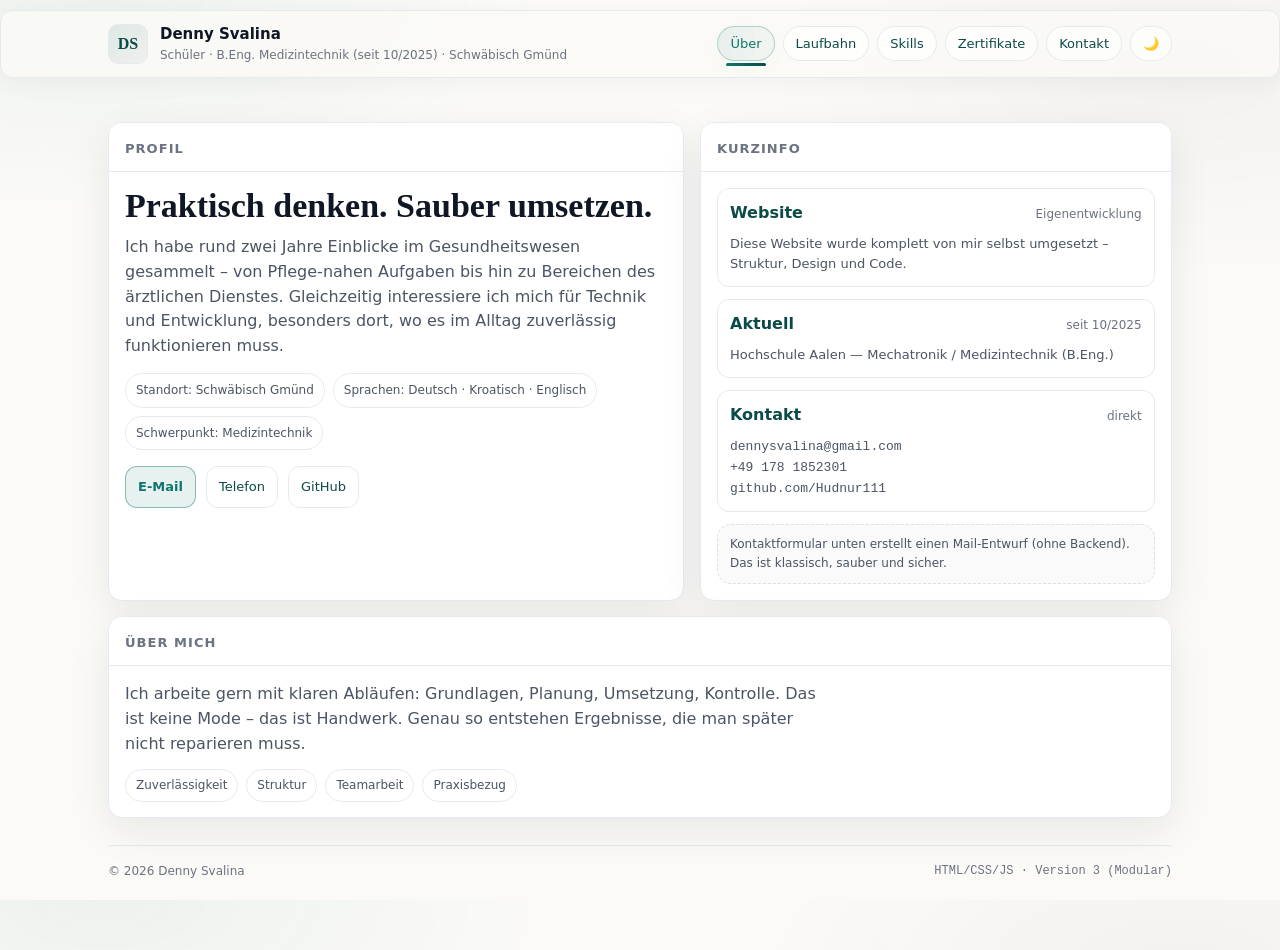
==== index.html @ abbb950a "Änderung Adresse" ====
<!doctype html>
<html lang="de">
<head>
  <link rel="stylesheet" href="styles.css" />
  <script>
    (function () {
      try {
        const stored = localStorage.getItem("theme");
        const prefersDark =
          window.matchMedia && window.matchMedia("(prefers-color-scheme: dark)").matches;
        /* Früh: Theme setzen, bevor Seite vollständig lädt */
        if (stored === "dark") document.documentElement.setAttribute("data-theme", "dark");
        else if (stored === "light") document.documentElement.removeAttribute("data-theme");
        else if (prefersDark) document.documentElement.setAttribute("data-theme", "dark");
      } catch (e) {}
    })();
    /* ===== Ende: Früh-Theme-Detection ===== */
  </script>
</head>
<body>

</head>
<body>
  <!-- ===== HEADER / STICKY NAVIGATION ===== -->
  <!-- Feste Kopfzeile mit Theme-Toggle und Section-Navigation -->
  <header class="masthead">
    <div class="inner">
      <div class="id">
        <div class="mark" aria-hidden="true">DS</div>
        <div>
          <h1>Denny Svalina</h1>
          <p>Schüler · B.Eng. Medizintechnik (seit 10/2025) · Schwäbisch Gmünd</p>
        </div>
      </div>

      <nav class="nav" aria-label="Navigation">
        <button class="tab" data-tab="ueber" aria-selected="true">Über</button>
        <button class="tab" data-tab="laufbahn" aria-selected="false">Laufbahn</button>
        <button class="tab" data-tab="skills" aria-selected="false">Skills</button>
        <button class="tab" data-tab="zertifikate" aria-selected="false">Zertifikate</button>
        <button class="tab" data-tab="kontakt" aria-selected="false">Kontakt</button>
        <button id="themeToggle" class="tab" aria-pressed="false" title="Theme wechseln">🌙</button>
      </nav>
    </div>
  </header>

  <main class="wrap">
    <!-- ===== SECTION 1: INTRO/PROFIL ===== -->
    <!-- Eröffnungsbereich mit Kurzinfo und CTA-Buttons -->
    <div class="grid" aria-label="Intro">
      <section class="card">
        <div class="hd"><h2>Profil</h2></div>
        <div class="bd">
          <h2 class="headline">Praktisch denken. Sauber umsetzen.</h2>
          <p class="lead">
            Ich habe rund zwei Jahre Einblicke im Gesundheitswesen gesammelt – von Pflege-nahen Aufgaben bis hin zu Bereichen des ärztlichen Dienstes.
            Gleichzeitig interessiere ich mich für Technik und Entwicklung, besonders dort, wo es im Alltag zuverlässig funktionieren muss.
          </p>

          <div class="pillrow">
            <span class="pill">Standort: Schwäbisch Gmünd</span>
            <span class="pill">Sprachen: Deutsch · Kroatisch · Englisch</span>
            <span class="pill">Schwerpunkt: Medizintechnik</span>
          </div>

          <div class="cta">
            <a class="btn primary" href="mailto:dennysvalina@gmail.com">E-Mail</a>
            <a class="btn" href="tel:+491781852301">Telefon</a>
            <a class="btn" href="https://github.com/Hudnur111" target="_blank" rel="noreferrer">GitHub</a>
          </div>
        </div>
      </section>

      <aside class="card">
        <div class="hd"><h2>Kurzinfo</h2></div>
        <div class="bd">
          <div class="item">
            <div class="top">
              <div class="role">Website</div>
              <div class="meta">Eigenentwicklung</div>
            </div>
            <p class="desc" style="margin-bottom:0">
              Diese Website wurde komplett von mir selbst umgesetzt – Struktur, Design und Code.
            </p>
          </div>

          <div class="item" style="margin-top:12px">
            <div class="top">
              <div class="role">Aktuell</div>
              <div class="meta">seit 10/2025</div>
            </div>
            <p class="desc" style="margin-bottom:0">
              Hochschule Aalen — Mechatronik / Medizintechnik (B.Eng.)
            </p>
          </div>

          <div class="item" style="margin-top:12px">
            <div class="top">
              <div class="role">Kontakt</div>
              <div class="meta">direkt</div>
            </div>
            <p class="desc" style="margin-bottom:0">
              <span class="mono">dennysvalina@gmail.com</span><br />
              <span class="mono">+49 178 1852301</span><br />
              <span class="mono">github.com/Hudnur111</span>
            </p>
          </div>

          <div class="note" style="margin-top:12px">
            Kontaktformular unten erstellt einen Mail-Entwurf (ohne Backend). Das ist klassisch, sauber und sicher.
          </div>
        </div>
      </aside>
    </div>

    <!-- ===== TAB-SECTIONS: Dynamisch wechselbare Inhalte ===== -->
    <!-- JavaScript steuert .active Klasse - nur aktive Section sichtbar -->
    <section id="ueber" class="section active" aria-label="Über">
      <div class="card">
        <div class="hd"><h2>Über mich</h2></div>
        <div class="bd">
          <p class="lead" style="margin-top:0">
            Ich arbeite gern mit klaren Abläufen: Grundlagen, Planung, Umsetzung, Kontrolle.
            Das ist keine Mode – das ist Handwerk. Genau so entstehen Ergebnisse, die man später nicht reparieren muss.
          </p>
          <div class="tags">
            <span class="tag">Zuverlässigkeit</span>
            <span class="tag">Struktur</span>
            <span class="tag">Teamarbeit</span>
            <span class="tag">Praxisbezug</span>
          </div>
        </div>
      </div>
    </section>

    <section id="laufbahn" class="section" aria-label="Laufbahn">
      <div class="grid">
        <div class="card">
          <div class="hd"><h2>Schulbildung</h2></div>
          <div class="bd">
            <div class="timeline">
              <div class="item">
                <div class="top"><div class="role">Hochschule Aalen</div><div class="meta">10/2025 – heute · Aalen</div></div>
                <p class="desc">Bachelor of Engineering — Mechatronik mit Schwerpunkt Medizintechnik.</p>
              </div>
              <div class="item">
                <div class="top"><div class="role">Agnes von Hohenstaufen Schule</div><div class="meta">09/2024 – 07/2025 · Schwäbisch Gmünd</div></div>
                <p class="desc">BKP II — Fachhochschulreife. Zusatzqualifikation: Staatlich geprüfter Assistent im Gesundheits- und Sozialwesen.</p>
              </div>
              <div class="item">
                <div class="top"><div class="role">Agnes von Hohenstaufen Schule</div><div class="meta">09/2023 – 07/2024 · Schwäbisch Gmünd</div></div>
                <p class="desc">BKP I.</p>
              </div>

            </div>
          </div>
        </div>

        <div class="card">
          <div class="hd"><h2>Erfahrung & Praktika</h2></div>
          <div class="bd">
            <div class="timeline">
              <div class="item">
                <div class="top"><div class="role">Minijob — Kaufland Stiftung & Co. KG</div><div class="meta">10/2025 – heute · Schwäbisch Gmünd</div></div>
                <p class="desc">Minijob (verlässliche Mitarbeit im Tagesgeschäft).</p>
              </div>
              <div class="item">
                <div class="top"><div class="role">Praktikum — Fachinformatiker Systemintegration (ropa GmbH)</div><div class="meta">18/09/2025 – 19/09/2025 · Schwäbisch Gmünd</div></div>
                <p class="desc">Systemintegration, IT-Strukturen, praktische Fehleranalyse.</p>
              </div>
              <div class="item">
                <div class="top"><div class="role">Praktikum — Unfallchirurgie & Orthopädie (Rems-Murr-Klinik)</div><div class="meta">02/2025 – 03/2025 · Schorndorf</div></div>
                <p class="desc">Abläufe im Klinikalltag, Teamarbeit, strukturierte Dokumentation.</p>
              </div>
              <div class="item">
                <div class="top"><div class="role">Praktikum — Interdisziplinäre Notaufnahme (Rems-Murr-Klinik)</div><div class="meta">05/2024 – 06/2024 · Schorndorf</div></div>
                <p class="desc">Schnelle Prozesse, Priorisierung, klare Kommunikation.</p>
              </div>
            </div>
          </div>
        </div>
      </div>
    </section>

    <section id="skills" class="section" aria-label="Skills">
      <div class="grid">
        <div class="card">
          <div class="hd"><h2>Technik</h2></div>
          <div class="bd">
            <div class="skill"><div><b>HTML</b> <span style="color:var(--muted2);font-size:12px">Frontend</span></div><div class="meter" data-fill="85"><span></span></div></div>
            <div class="skill"><div><b>CSS</b> <span style="color:var(--muted2);font-size:12px">Layout/Design</span></div><div class="meter" data-fill="78"><span></span></div></div>
            <div class="skill"><div><b>JavaScript</b> <span style="color:var(--muted2);font-size:12px">Interaktion</span></div><div class="meter" data-fill="70"><span></span></div></div>
            <div class="skill"><div><b>Python</b> <span style="color:var(--muted2);font-size:12px">Backend/Analyse</span></div><div class="meter" data-fill="72"><span></span></div></div>
            <div class="skill"><div><b>NumPy/Pandas/Matplotlib</b> <span style="color:var(--muted2);font-size:12px">Scientific</span></div><div class="meter" data-fill="65"><span></span></div></div>
            <div class="skill"><div><b>MATLAB</b> <span style="color:var(--muted2);font-size:12px">Basics</span></div><div class="meter" data-fill="55"><span></span></div></div>

            <div class="tags">
              <span class="tag">Office 365</span>
              <span class="tag">Grafikdesign</span>
              <span class="tag">3D-Druck (Tinkercad)</span>
              <span class="tag">Netzwerktechnik & VoIP</span>
              <span class="tag">FTTH/FTTC/FTTB/DOCSIS</span>
            </div>
          </div>
        </div>

        <div class="card">
          <div class="hd"><h2>Sprachen & Interessen</h2></div>
          <div class="bd">
            <div class="skill"><div><b>Deutsch</b> <span style="color:var(--muted2);font-size:12px">fließend</span></div><div class="meter" data-fill="95"><span></span></div></div>
            <div class="skill"><div><b>Kroatisch</b> <span style="color:var(--muted2);font-size:12px">fließend</span></div><div class="meter" data-fill="90"><span></span></div></div>
            <div class="skill"><div><b>Englisch</b> <span style="color:var(--muted2);font-size:12px">B2+</span></div><div class="meter" data-fill="80"><span></span></div></div>
            <div class="skill"><div><b>Französisch</b> <span style="color:var(--muted2);font-size:12px">A2+</span></div><div class="meter" data-fill="45"><span></span></div></div>

            <div class="item" style="margin-top:12px">
              <div class="top"><div class="role">Interessen</div><div class="meta">dranbleiben</div></div>
              <p class="desc">Judo · Basketball · Ministrieren · Hackwerk Aalen · Klavier & Keyboard</p>
            </div>
          </div>
        </div>
      </div>
    </section>

    <section id="zertifikate" class="section" aria-label="Zertifikate">
      <!-- ===== SECTION: ZERTIFIKATE & QUALIFIKATIONEN ===== -->
      <div class="card">
        <div class="hd"><h2>Zertifikate</h2></div>
        <div class="bd">
          <div class="timeline">
            <div class="item">
              <div class="top"><div class="role">Staatlich geprüfter Assistent im Gesundheits- und Sozialwesen</div><div class="meta">AVH Schwäbisch Gmünd</div></div>
              <p class="desc">Abschluss/Zertifikat im Rahmen der BKP-Qualifikation.</p>
            </div>
            <div class="item">
              <div class="top"><div class="role">Zertifikatsprüfung Politische Bildung</div><div class="meta">Jugendforum ASR GD</div></div>
              <p class="desc">Grundlagen & Praxis politischer Bildung.</p>
            </div>
            <div class="item">
              <div class="top"><div class="role">Medientechnische Assistenz</div><div class="meta">Adalbert-Stifter Realschule</div></div>
              <p class="desc">Technische Unterstützung & Medienpraxis.</p>
            </div>
            <div class="item">
              <div class="top"><div class="role">EH-Kurs</div><div class="meta">SAN — Agnes von Hohenstaufen Schule</div></div>
              <p class="desc">Erste Hilfe (Schule/Schulsanitätsdienst).</p>
            </div>
            <div class="item">
              <div class="top"><div class="role">Veranstaltung Technischer Assistent</div><div class="meta">Audio-AG ASR</div></div>
              <p class="desc">Technik für Veranstaltungen (Planung, Aufbau, Betrieb).</p>
            </div>
          </div>

          <div class="tags" style="margin-top:14px">
            <span class="tag"><a href="https://github.com/Hudnur111" target="_blank" rel="noreferrer">GitHub: Hudnur111</a></span>
            <span class="tag"><a href="https://hudnur111.github.io/My-Website-.user.html/" target="_blank" rel="noreferrer">Alte Website</a></span>
          </div>
        </div>
      </div>
    </section>

    <section id="kontakt" class="section" aria-label="Kontakt">
      <!-- ===== SECTION: KONTAKT & DIREKTER KONTAKT ===== -->
      <!-- Mail-Formular mit localStorage-Integration & responsivem Layout -->
      <div class="grid">
        <div class="card">
          <div class="hd"><h2>Kontakt</h2></div>
          <div class="bd">
            <div class="timeline">
              <div class="item">
                <div class="top"><div class="role">E-Mail</div><div class="meta">am einfachsten</div></div>
                <p class="desc"><a href="mailto:dennysvalina@gmail.com">dennysvalina@gmail.com</a></p>
              </div>
              <div class="item">
                <div class="top"><div class="role">Telefon</div><div class="meta">direkt</div></div>
                <p class="desc"><a href="tel:+491781852301">+49 178 1852301</a></p>
              </div>
              <div class="item">
                <div class="top"><div class="role">Ort</div><div class="meta">Schwäbisch Gmünd</div></div>
                <p class="desc">73525 Schwäbisch Gmünd</p>
              </div>
            </div>

            <div class="note" style="margin-top:12px">
              Klassisch & sauber: direkte Kontaktdaten + Formular als Mail-Entwurf.
            </div>
          </div>
        </div>

        <div class="card">
          <div class="hd"><h2>Nachricht (Mail-Entwurf)</h2></div>
          <div class="bd">
            <form id="contactForm">
              <div class="row">
                <div>
                  <label for="name">Name</label>
                  <input id="name" name="name" placeholder="Dein Name" autocomplete="name" />
                </div>
                <div>
                  <label for="email">E-Mail</label>
                  <input id="email" name="email" type="email" placeholder="dein@email.de" autocomplete="email" />
                </div>
              </div>
              <div>
                <label for="msg">Nachricht</label>
                <textarea id="msg" name="msg" placeholder="Worum geht’s?"></textarea>
              </div>
              <button class="btn primary" type="submit">Mail-Entwurf öffnen</button>
              <div class="note" id="formNote" style="display:none"></div>
            </form>
          </div>
        </div>
      </div>
    </section>

    <!-- ===== FOOTER: Copyright & Jahr ===== -->
    <!-- Jahr wird von JavaScript automatisch aktualisiert -->
    <footer>
      <div>© <span id="year"></span> Denny Svalina</div>
      <div class="mono">HTML/CSS/JS · Version 3 (Modular)</div>
    </footer>
  </main>

  <script src="script.js"></script>
</body>
</html>
---- styles.css ----
/* ===== RESET STYLES ===== */
/* Normalisierung & einheitliche Basis */
*,
*::before,
*::after {
  margin: 0;
  padding: 0;
  box-sizing: border-box;
}

html,
body {
  height: 100%;
}

body {
  margin: 0;
  padding: 0;
}

h1, h2, h3, h4, h5, h6 {
  margin: 0;
  padding: 0;
}

p {
  margin: 0;
  padding: 0;
}

ul, ol, li {
  list-style: none;
  margin: 0;
  padding: 0;
}

button {
  background: none;
  border: none;
  cursor: pointer;
  font-family: inherit;
  font-size: inherit;
  color: inherit;
}

input,
textarea,
select {
  font-family: inherit;
  font-size: inherit;
  color: inherit;
}

a {
  text-decoration: none;
}

/* ===== CSS-VARIABLEN: Light-Theme (Standard) ===== */
:root {
  --bg: #fbfaf7;
  --paper: #ffffff;
  --surface: #ffffff; /* UI surfaces */
  --muted-bg: #f3f4f6; /* subtle surfaces like meters */
  --card-hd-start: rgba(255, 255, 255, 0.85);
  --card-hd-end: rgba(255, 255, 255, 0.60);
  --muted-note-bg: rgba(17, 24, 39, 0.02);
  --muted-dashed: rgba(17, 24, 39, 0.12);
  --ink: #0f1724;
  --muted: #4b5563;
  --muted2: #6b7280;
  --line: #e6e9ee;
  --accent: #0f766e;
  --accent2: #0b4b47;
  --shadow: 0 14px 40px rgba(17, 24, 39, 0.08);
  --radius: 14px;
  --max: 1100px;
  --serif: ui-serif, Georgia, Cambria, "Times New Roman", Times, serif;
  --sans: Inter, ui-sans-serif, system-ui, -apple-system, "Segoe UI", Roboto,
    "Helvetica Neue", Arial;
  --mono: ui-monospace, SFMono-Regular, Menlo, Monaco, Consolas,
    "Liberation Mono", "Courier New", monospace;
}

/* ===== Header-Oberflächenfarbe ===== */
:root {
  --masthead-bg: rgba(251, 250, 247, 0.78);
}

/* ===== Basis-Styles ===== */
html {
  box-sizing: border-box;
}

body {
  background: radial-gradient(
      800px 380px at 8% 0%,
      rgba(15, 118, 110, 0.06),
      transparent 55%
    ),
    radial-gradient(
      700px 340px at 92% 8%,
      rgba(17, 24, 39, 0.04),
      transparent 60%
    ),
    var(--bg);
  color: var(--ink);
  font-family: var(--sans);
  line-height: 1.55;
  -webkit-font-smoothing: antialiased;
}

/* gentle global transitions */
:root,
* {
  transition-property: background, border-color, color, opacity;
  transition-duration: 0.18s;
}

a {
  color: inherit;
}

.wrap {
  max-width: var(--max);
  margin: 0 auto;
  padding: 28px 18px 70px;
}

/* ===== Header / Navigation ===== */
.masthead {
  position: sticky;
  top: 10px;
  z-index: 40;
  margin: 8px 0 0;
  background: var(--masthead-bg);
  backdrop-filter: blur(8px);
  border: 1px solid var(--line);
  border-radius: 12px;
  box-shadow: 0 6px 22px rgba(17, 24, 39, 0.04);
}

.masthead .inner {
  max-width: var(--max);
  margin: 0 auto;
  padding: 12px 18px;
  display: flex;
  align-items: center;
  justify-content: space-between;
  gap: 14px;
}

.id {
  display: flex;
  gap: 12px;
  align-items: center;
  min-width: 220px;
}

.mark {
  width: 40px;
  height: 40px;
  border-radius: 10px;
  border: 1px solid var(--line);
  display: grid;
  place-items: center;
  font-family: var(--serif);
  font-weight: 700;
  color: var(--accent2);
  background: linear-gradient(
    135deg,
    rgba(15, 118, 110, 0.12),
    rgba(17, 24, 39, 0.04)
  );
}

.id h1 {
  font-size: 15px;
}

.id p {
  font-size: 12px;
  color: var(--muted2);
}

.nav {
  display: flex;
  gap: 8px;
  flex-wrap: wrap;
  justify-content: flex-end;
}

.tab {
  border: 1px solid var(--line);
  background: rgba(255, 255, 255, 0.6);
  padding: 9px 12px;
  border-radius: 999px;
  font-size: 13px;
  color: var(--accent2);
  cursor: pointer;
  position: relative;
}

.tab:hover {
  background: var(--surface);
}

.tab[aria-selected="true"] {
  border-color: rgba(15, 118, 110, 0.28);
  background: linear-gradient(
    90deg,
    rgba(15, 118, 110, 0.08),
    rgba(15, 118, 110, 0.04)
  );
  color: var(--accent);
  box-shadow: 0 6px 18px rgba(15, 118, 110, 0.03);
}

.tab[aria-selected="true"]::after {
  content: "";
  position: absolute;
  left: 14%;
  right: 14%;
  bottom: -6px;
  height: 3px;
  border-radius: 999px;
  background: linear-gradient(90deg, var(--accent), var(--accent2));
}

/* ===== Layout & Grid ===== */
.grid {
  display: grid;
  grid-template-columns: 1.1fr 0.9fr;
  gap: 16px;
  margin-top: 18px;
}

@media (max-width: 900px) {
  .grid {
    grid-template-columns: 1fr;
  }
}

/* Card: Container für Inhaltsblöcke mit Hover-Animation */
.card {
  background: var(--paper);
  border: 1px solid var(--line);
  border-radius: var(--radius);
  box-shadow: var(--shadow);
  overflow: hidden;
  transform: translateZ(0);
  transition: transform 0.28s cubic-bezier(0.2, 0.9, 0.3, 1),
    box-shadow 0.28s;
}

.card:hover {
  transform: translateY(-8px);
  box-shadow: 0 22px 48px rgba(17, 24, 39, 0.08);
}

/* Card Header: Titel und Bereich-Kennzeichnung */
.card .hd {
  padding: 16px 16px 12px;
  border-bottom: 1px solid var(--line);
  background: linear-gradient(180deg, var(--card-hd-start), var(--card-hd-end));
}

.card .hd h2,
.card .hd h3 {
  font-size: 13px;
  letter-spacing: 0.08em;
  text-transform: uppercase;
  color: var(--muted2);
  font-weight: 700;
}

/* Card Body: Haupt-Inhaltsbereich */
.card .bd {
  padding: 16px;
}

/* ===== Typo & Content ===== */
.headline {
  font-family: var(--serif);
  font-size: 34px;
  line-height: 1.08;
  margin-bottom: 10px;
}

.lead {
  color: var(--muted);
  max-width: 70ch;
}

/* Pillen (Tags für Kurz-Info) */
.pillrow {
  display: flex;
  gap: 8px;
  flex-wrap: wrap;
  margin-top: 14px;
}

.pill {
  border: 1px solid var(--line);
  background: var(--surface);
  padding: 7px 10px;
  border-radius: 999px;
  font-size: 12px;
  color: var(--muted);
}

/* Call-to-Action & Buttons */
.cta {
  display: flex;
  gap: 10px;
  flex-wrap: wrap;
  margin-top: 16px;
}

.btn {
  border: 1px solid var(--line);
  background: var(--surface);
  padding: 10px 12px;
  border-radius: 12px;
  text-decoration: none;
  font-size: 13px;
  color: var(--accent2);
  display: inline-flex;
  align-items: center;
  gap: 10px;
}

.btn.primary {
  border-color: rgba(15, 118, 110, 0.45);
  background: rgba(15, 118, 110, 0.1);
  color: var(--accent);
  font-weight: 650;
}

/* ===== Tab-Sections (dynamisch sichtbar/verborgen) ===== */
.section {
  display: none;
  margin-top: 16px;
}

.section.active {
  display: block;
}

/* ===== Timeline & Items (Bildung, Praktika, Zertifikate) ===== */
.timeline {
  display: grid;
  gap: 12px;
}

/* Einzelnes Zeiteintrag-Item */
.item {
  border: 1px solid var(--line);
  border-radius: 12px;
  padding: 12px;
  background: var(--surface);
}

.item .top {
  display: flex;
  justify-content: space-between;
  gap: 10px;
  align-items: baseline;
}

.role {
  font-weight: 700;
  color: var(--accent2);
}

.meta {
  font-size: 12px;
  color: var(--muted2);
}

.desc {
  margin-top: 8px;
  color: var(--muted);
  font-size: 13px;
}

/* ===== Skills & Fertigkeits-Meter ===== */
.skill {
  display: grid;
  grid-template-columns: 150px 1fr;
  gap: 12px;
  align-items: center;
  margin: 12px 0;
}

@media (max-width: 560px) {
  .skill {
    grid-template-columns: 1fr;
  }
}

/* Fortschrittsbalken für Skill-Level */
.meter {
  height: 10px;
  border-radius: 999px;
  background: var(--muted-bg);
  border: 1px solid var(--line);
  overflow: hidden;
}

.meter > span {
  display: block;
  height: 100%;
  width: 0%;
  background: linear-gradient(90deg, var(--accent), var(--accent2));
  border-radius: 999px;
  transition: width 900ms cubic-bezier(0.2, 0.8, 0.2, 1);
}

/* Keyword-Tags */
.tags {
  display: flex;
  flex-wrap: wrap;
  gap: 8px;
  margin-top: 12px;
}

.tag {
  border: 1px solid var(--line);
  background: var(--surface);
  padding: 6px 10px;
  border-radius: 999px;
  font-size: 12px;
  color: var(--muted);
}

/* ===== Kontakt-Formular ===== */
form {
  display: grid;
  gap: 10px;
}

label {
  font-size: 12px;
  color: var(--muted2);
}

input,
textarea {
  width: 100%;
  padding: 10px 12px;
  border-radius: 12px;
  border: 1px solid var(--line);
  background: var(--surface);
  color: var(--ink);
  outline: none;
}

input:focus,
textarea:focus {
  border-color: rgba(15, 118, 110, 0.45);
}

textarea {
  min-height: 120px;
  resize: vertical;
}

.row {
  display: grid;
  grid-template-columns: 1fr 1fr;
  gap: 10px;
}

@media (max-width: 700px) {
  .row {
    grid-template-columns: 1fr;
  }
}

/* Info-Hinweis-Box */
.note {
  border: 1px dashed var(--muted-dashed);
  background: var(--muted-note-bg);
  border-radius: 14px;
  padding: 10px 12px;
  font-size: 12px;
  color: var(--muted);
}

/* ===== Footer ===== */
footer {
  margin-top: 26px;
  border-top: 1px solid var(--line);
  padding-top: 16px;
  color: var(--muted2);
  font-size: 12px;
  display: flex;
  justify-content: space-between;
  flex-wrap: wrap;
  gap: 10px;
}

.mono {
  font-family: var(--mono);
}

/* ===== Dark-Theme Variablen-Overrides ===== */
[data-theme="dark"] {
  --bg: #07121a;
  --paper: #0b1620;
  --surface: #0b1620;
  --muted-bg: rgba(255, 255, 255, 0.03);
  --card-hd-start: rgba(255, 255, 255, 0.03);
  --card-hd-end: rgba(255, 255, 255, 0.015);
  --muted-note-bg: rgba(255, 255, 255, 0.03);
  --muted-dashed: rgba(255, 255, 255, 0.06);
  --masthead-bg: rgba(2, 6, 23, 0.6);
  --ink: #e6eef6;
  --muted: #9fb0bf;
  --muted2: #93a5b3;
  --line: rgba(255, 255, 255, 0.06);
  --accent: #06b6d4; /* brighter cyan */
  --accent2: #0891b2;
  --shadow: 0 18px 48px rgba(2, 6, 23, 0.6);
}

/* ===== Einblend-Animationen (Scroll-Reveal) ===== */
.animate {
  opacity: 0;
  transform: translateY(10px);
  will-change: transform, opacity;
}

.in-view {
  opacity: 1;
  transform: none;
  transition: opacity 0.6s ease, transform 0.6s cubic-bezier(0.2, 0.9, 0.3, 1);
}

/* ===== Barrierefreiheit: Reduzierte Bewegungen respektieren ===== */
/* Für Nutzer mit Bewegungsempfindlichkeit: Kurze/keine Animationen */
@media (prefers-reduced-motion: reduce) {
  .animate,
  .in-view,
  .meter > span,
  .card {
    transition: none !important;
  }
}
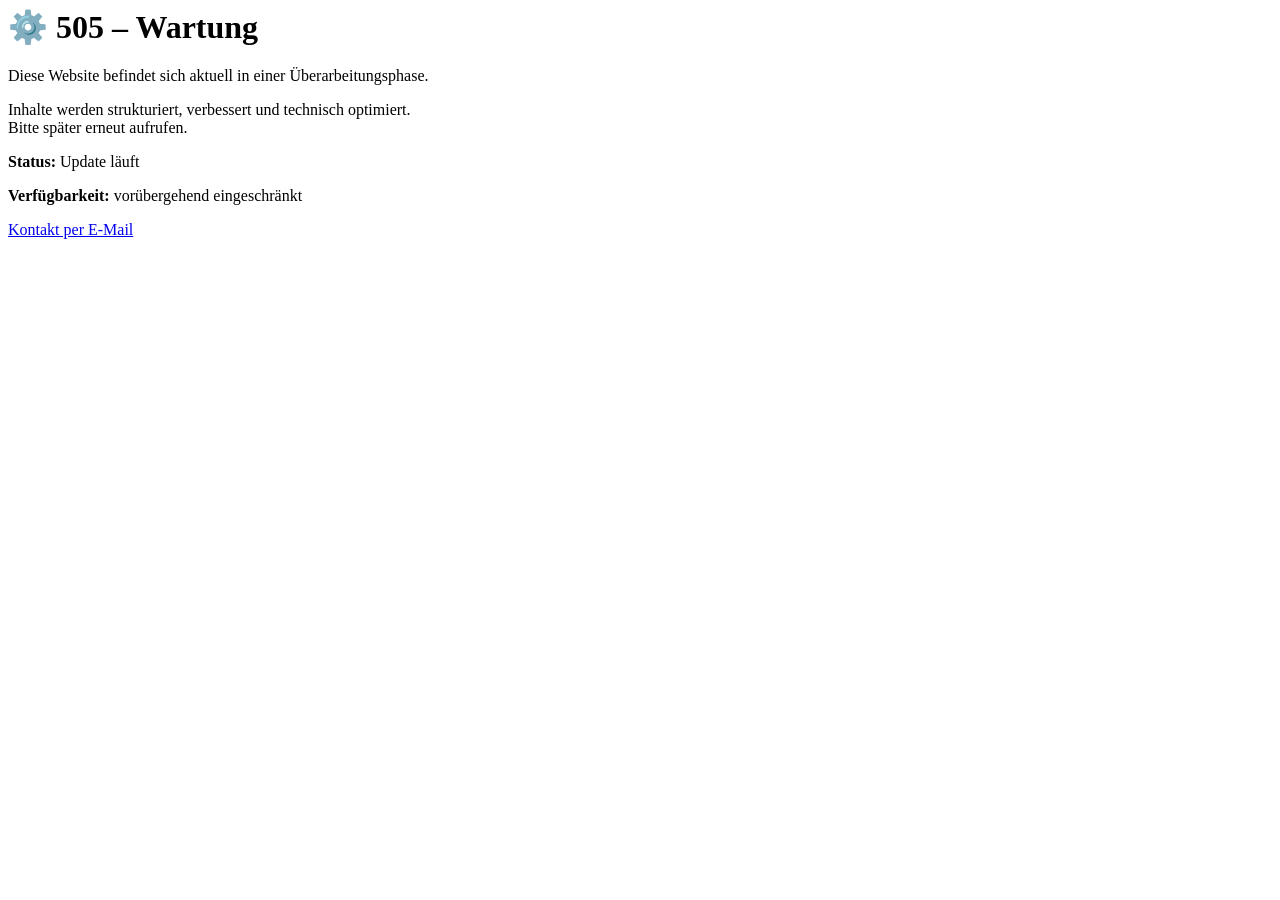
==== commit a744257d: "Implement maintenance mode in index.html Added maintenance message and updated status information." ====
--- a/index.html
+++ b/index.html
@@ -1,325 +1,23 @@
-<!doctype html>
-<html lang="de">
-<head>
-  <link rel="stylesheet" href="styles.css" />
-  <script>
-    (function () {
-      try {
-        const stored = localStorage.getItem("theme");
-        const prefersDark =
-          window.matchMedia && window.matchMedia("(prefers-color-scheme: dark)").matches;
-        /* Früh: Theme setzen, bevor Seite vollständig lädt */
-        if (stored === "dark") document.documentElement.setAttribute("data-theme", "dark");
-        else if (stored === "light") document.documentElement.removeAttribute("data-theme");
-        else if (prefersDark) document.documentElement.setAttribute("data-theme", "dark");
-      } catch (e) {}
-    })();
-    /* ===== Ende: Früh-Theme-Detection ===== */
-  </script>
-</head>
 <body>
+  <div class="maintenance">
+    <div class="box">
+      <h1>⚙️ 505 – Wartung</h1>
+      <p class="main">
+        Diese Website befindet sich aktuell in einer Überarbeitungsphase.
+      </p>
+      <p>
+        Inhalte werden strukturiert, verbessert und technisch optimiert.<br>
+        Bitte später erneut aufrufen.
+      </p>
 
-</head>
-<body>
-  <!-- ===== HEADER / STICKY NAVIGATION ===== -->
-  <!-- Feste Kopfzeile mit Theme-Toggle und Section-Navigation -->
-  <header class="masthead">
-    <div class="inner">
-      <div class="id">
-        <div class="mark" aria-hidden="true">DS</div>
-        <div>
-          <h1>Denny Svalina</h1>
-          <p>Schüler · B.Eng. Medizintechnik (seit 10/2025) · Schwäbisch Gmünd</p>
-        </div>
+      <div class="info">
+        <p><b>Status:</b> Update läuft</p>
+        <p><b>Verfügbarkeit:</b> vorübergehend eingeschränkt</p>
       </div>
 
-      <nav class="nav" aria-label="Navigation">
-        <button class="tab" data-tab="ueber" aria-selected="true">Über</button>
-        <button class="tab" data-tab="laufbahn" aria-selected="false">Laufbahn</button>
-        <button class="tab" data-tab="skills" aria-selected="false">Skills</button>
-        <button class="tab" data-tab="zertifikate" aria-selected="false">Zertifikate</button>
-        <button class="tab" data-tab="kontakt" aria-selected="false">Kontakt</button>
-        <button id="themeToggle" class="tab" aria-pressed="false" title="Theme wechseln">🌙</button>
-      </nav>
+      <div class="contact">
+        <a href="mailto:dennysvalina@gmail.com">Kontakt per E-Mail</a>
+      </div>
     </div>
-  </header>
-
-  <main class="wrap">
-    <!-- ===== SECTION 1: INTRO/PROFIL ===== -->
-    <!-- Eröffnungsbereich mit Kurzinfo und CTA-Buttons -->
-    <div class="grid" aria-label="Intro">
-      <section class="card">
-        <div class="hd"><h2>Profil</h2></div>
-        <div class="bd">
-          <h2 class="headline">Praktisch denken. Sauber umsetzen.</h2>
-          <p class="lead">
-            Ich habe rund zwei Jahre Einblicke im Gesundheitswesen gesammelt – von Pflege-nahen Aufgaben bis hin zu Bereichen des ärztlichen Dienstes.
-            Gleichzeitig interessiere ich mich für Technik und Entwicklung, besonders dort, wo es im Alltag zuverlässig funktionieren muss.
-          </p>
-
-          <div class="pillrow">
-            <span class="pill">Standort: Schwäbisch Gmünd</span>
-            <span class="pill">Sprachen: Deutsch · Kroatisch · Englisch</span>
-            <span class="pill">Schwerpunkt: Medizintechnik</span>
-          </div>
-
-          <div class="cta">
-            <a class="btn primary" href="mailto:dennysvalina@gmail.com">E-Mail</a>
-            <a class="btn" href="tel:+491781852301">Telefon</a>
-            <a class="btn" href="https://github.com/Hudnur111" target="_blank" rel="noreferrer">GitHub</a>
-          </div>
-        </div>
-      </section>
-
-      <aside class="card">
-        <div class="hd"><h2>Kurzinfo</h2></div>
-        <div class="bd">
-          <div class="item">
-            <div class="top">
-              <div class="role">Website</div>
-              <div class="meta">Eigenentwicklung</div>
-            </div>
-            <p class="desc" style="margin-bottom:0">
-              Diese Website wurde komplett von mir selbst umgesetzt – Struktur, Design und Code.
-            </p>
-          </div>
-
-          <div class="item" style="margin-top:12px">
-            <div class="top">
-              <div class="role">Aktuell</div>
-              <div class="meta">seit 10/2025</div>
-            </div>
-            <p class="desc" style="margin-bottom:0">
-              Hochschule Aalen — Mechatronik / Medizintechnik (B.Eng.)
-            </p>
-          </div>
-
-          <div class="item" style="margin-top:12px">
-            <div class="top">
-              <div class="role">Kontakt</div>
-              <div class="meta">direkt</div>
-            </div>
-            <p class="desc" style="margin-bottom:0">
-              <span class="mono">dennysvalina@gmail.com</span><br />
-              <span class="mono">+49 178 1852301</span><br />
-              <span class="mono">github.com/Hudnur111</span>
-            </p>
-          </div>
-
-          <div class="note" style="margin-top:12px">
-            Kontaktformular unten erstellt einen Mail-Entwurf (ohne Backend). Das ist klassisch, sauber und sicher.
-          </div>
-        </div>
-      </aside>
-    </div>
-
-    <!-- ===== TAB-SECTIONS: Dynamisch wechselbare Inhalte ===== -->
-    <!-- JavaScript steuert .active Klasse - nur aktive Section sichtbar -->
-    <section id="ueber" class="section active" aria-label="Über">
-      <div class="card">
-        <div class="hd"><h2>Über mich</h2></div>
-        <div class="bd">
-          <p class="lead" style="margin-top:0">
-            Ich arbeite gern mit klaren Abläufen: Grundlagen, Planung, Umsetzung, Kontrolle.
-            Das ist keine Mode – das ist Handwerk. Genau so entstehen Ergebnisse, die man später nicht reparieren muss.
-          </p>
-          <div class="tags">
-            <span class="tag">Zuverlässigkeit</span>
-            <span class="tag">Struktur</span>
-            <span class="tag">Teamarbeit</span>
-            <span class="tag">Praxisbezug</span>
-          </div>
-        </div>
-      </div>
-    </section>
-
-    <section id="laufbahn" class="section" aria-label="Laufbahn">
-      <div class="grid">
-        <div class="card">
-          <div class="hd"><h2>Schulbildung</h2></div>
-          <div class="bd">
-            <div class="timeline">
-              <div class="item">
-                <div class="top"><div class="role">Hochschule Aalen</div><div class="meta">10/2025 – heute · Aalen</div></div>
-                <p class="desc">Bachelor of Engineering — Mechatronik mit Schwerpunkt Medizintechnik.</p>
-              </div>
-              <div class="item">
-                <div class="top"><div class="role">Agnes von Hohenstaufen Schule</div><div class="meta">09/2024 – 07/2025 · Schwäbisch Gmünd</div></div>
-                <p class="desc">BKP II — Fachhochschulreife. Zusatzqualifikation: Staatlich geprüfter Assistent im Gesundheits- und Sozialwesen.</p>
-              </div>
-              <div class="item">
-                <div class="top"><div class="role">Agnes von Hohenstaufen Schule</div><div class="meta">09/2023 – 07/2024 · Schwäbisch Gmünd</div></div>
-                <p class="desc">BKP I.</p>
-              </div>
-
-            </div>
-          </div>
-        </div>
-
-        <div class="card">
-          <div class="hd"><h2>Erfahrung & Praktika</h2></div>
-          <div class="bd">
-            <div class="timeline">
-              <div class="item">
-                <div class="top"><div class="role">Minijob — Kaufland Stiftung & Co. KG</div><div class="meta">10/2025 – heute · Schwäbisch Gmünd</div></div>
-                <p class="desc">Minijob (verlässliche Mitarbeit im Tagesgeschäft).</p>
-              </div>
-              <div class="item">
-                <div class="top"><div class="role">Praktikum — Fachinformatiker Systemintegration (ropa GmbH)</div><div class="meta">18/09/2025 – 19/09/2025 · Schwäbisch Gmünd</div></div>
-                <p class="desc">Systemintegration, IT-Strukturen, praktische Fehleranalyse.</p>
-              </div>
-              <div class="item">
-                <div class="top"><div class="role">Praktikum — Unfallchirurgie & Orthopädie (Rems-Murr-Klinik)</div><div class="meta">02/2025 – 03/2025 · Schorndorf</div></div>
-                <p class="desc">Abläufe im Klinikalltag, Teamarbeit, strukturierte Dokumentation.</p>
-              </div>
-              <div class="item">
-                <div class="top"><div class="role">Praktikum — Interdisziplinäre Notaufnahme (Rems-Murr-Klinik)</div><div class="meta">05/2024 – 06/2024 · Schorndorf</div></div>
-                <p class="desc">Schnelle Prozesse, Priorisierung, klare Kommunikation.</p>
-              </div>
-            </div>
-          </div>
-        </div>
-      </div>
-    </section>
-
-    <section id="skills" class="section" aria-label="Skills">
-      <div class="grid">
-        <div class="card">
-          <div class="hd"><h2>Technik</h2></div>
-          <div class="bd">
-            <div class="skill"><div><b>HTML</b> <span style="color:var(--muted2);font-size:12px">Frontend</span></div><div class="meter" data-fill="85"><span></span></div></div>
-            <div class="skill"><div><b>CSS</b> <span style="color:var(--muted2);font-size:12px">Layout/Design</span></div><div class="meter" data-fill="78"><span></span></div></div>
-            <div class="skill"><div><b>JavaScript</b> <span style="color:var(--muted2);font-size:12px">Interaktion</span></div><div class="meter" data-fill="70"><span></span></div></div>
-            <div class="skill"><div><b>Python</b> <span style="color:var(--muted2);font-size:12px">Backend/Analyse</span></div><div class="meter" data-fill="72"><span></span></div></div>
-            <div class="skill"><div><b>NumPy/Pandas/Matplotlib</b> <span style="color:var(--muted2);font-size:12px">Scientific</span></div><div class="meter" data-fill="65"><span></span></div></div>
-            <div class="skill"><div><b>MATLAB</b> <span style="color:var(--muted2);font-size:12px">Basics</span></div><div class="meter" data-fill="55"><span></span></div></div>
-
-            <div class="tags">
-              <span class="tag">Office 365</span>
-              <span class="tag">Grafikdesign</span>
-              <span class="tag">3D-Druck (Tinkercad)</span>
-              <span class="tag">Netzwerktechnik & VoIP</span>
-              <span class="tag">FTTH/FTTC/FTTB/DOCSIS</span>
-            </div>
-          </div>
-        </div>
-
-        <div class="card">
-          <div class="hd"><h2>Sprachen & Interessen</h2></div>
-          <div class="bd">
-            <div class="skill"><div><b>Deutsch</b> <span style="color:var(--muted2);font-size:12px">fließend</span></div><div class="meter" data-fill="95"><span></span></div></div>
-            <div class="skill"><div><b>Kroatisch</b> <span style="color:var(--muted2);font-size:12px">fließend</span></div><div class="meter" data-fill="90"><span></span></div></div>
-            <div class="skill"><div><b>Englisch</b> <span style="color:var(--muted2);font-size:12px">B2+</span></div><div class="meter" data-fill="80"><span></span></div></div>
-            <div class="skill"><div><b>Französisch</b> <span style="color:var(--muted2);font-size:12px">A2+</span></div><div class="meter" data-fill="45"><span></span></div></div>
-
-            <div class="item" style="margin-top:12px">
-              <div class="top"><div class="role">Interessen</div><div class="meta">dranbleiben</div></div>
-              <p class="desc">Judo · Basketball · Ministrieren · Hackwerk Aalen · Klavier & Keyboard</p>
-            </div>
-          </div>
-        </div>
-      </div>
-    </section>
-
-    <section id="zertifikate" class="section" aria-label="Zertifikate">
-      <!-- ===== SECTION: ZERTIFIKATE & QUALIFIKATIONEN ===== -->
-      <div class="card">
-        <div class="hd"><h2>Zertifikate</h2></div>
-        <div class="bd">
-          <div class="timeline">
-            <div class="item">
-              <div class="top"><div class="role">Staatlich geprüfter Assistent im Gesundheits- und Sozialwesen</div><div class="meta">AVH Schwäbisch Gmünd</div></div>
-              <p class="desc">Abschluss/Zertifikat im Rahmen der BKP-Qualifikation.</p>
-            </div>
-            <div class="item">
-              <div class="top"><div class="role">Zertifikatsprüfung Politische Bildung</div><div class="meta">Jugendforum ASR GD</div></div>
-              <p class="desc">Grundlagen & Praxis politischer Bildung.</p>
-            </div>
-            <div class="item">
-              <div class="top"><div class="role">Medientechnische Assistenz</div><div class="meta">Adalbert-Stifter Realschule</div></div>
-              <p class="desc">Technische Unterstützung & Medienpraxis.</p>
-            </div>
-            <div class="item">
-              <div class="top"><div class="role">EH-Kurs</div><div class="meta">SAN — Agnes von Hohenstaufen Schule</div></div>
-              <p class="desc">Erste Hilfe (Schule/Schulsanitätsdienst).</p>
-            </div>
-            <div class="item">
-              <div class="top"><div class="role">Veranstaltung Technischer Assistent</div><div class="meta">Audio-AG ASR</div></div>
-              <p class="desc">Technik für Veranstaltungen (Planung, Aufbau, Betrieb).</p>
-            </div>
-          </div>
-
-          <div class="tags" style="margin-top:14px">
-            <span class="tag"><a href="https://github.com/Hudnur111" target="_blank" rel="noreferrer">GitHub: Hudnur111</a></span>
-            <span class="tag"><a href="https://hudnur111.github.io/My-Website-.user.html/" target="_blank" rel="noreferrer">Alte Website</a></span>
-          </div>
-        </div>
-      </div>
-    </section>
-
-    <section id="kontakt" class="section" aria-label="Kontakt">
-      <!-- ===== SECTION: KONTAKT & DIREKTER KONTAKT ===== -->
-      <!-- Mail-Formular mit localStorage-Integration & responsivem Layout -->
-      <div class="grid">
-        <div class="card">
-          <div class="hd"><h2>Kontakt</h2></div>
-          <div class="bd">
-            <div class="timeline">
-              <div class="item">
-                <div class="top"><div class="role">E-Mail</div><div class="meta">am einfachsten</div></div>
-                <p class="desc"><a href="mailto:dennysvalina@gmail.com">dennysvalina@gmail.com</a></p>
-              </div>
-              <div class="item">
-                <div class="top"><div class="role">Telefon</div><div class="meta">direkt</div></div>
-                <p class="desc"><a href="tel:+491781852301">+49 178 1852301</a></p>
-              </div>
-              <div class="item">
-                <div class="top"><div class="role">Ort</div><div class="meta">Schwäbisch Gmünd</div></div>
-                <p class="desc">73525 Schwäbisch Gmünd</p>
-              </div>
-            </div>
-
-            <div class="note" style="margin-top:12px">
-              Klassisch & sauber: direkte Kontaktdaten + Formular als Mail-Entwurf.
-            </div>
-          </div>
-        </div>
-
-        <div class="card">
-          <div class="hd"><h2>Nachricht (Mail-Entwurf)</h2></div>
-          <div class="bd">
-            <form id="contactForm">
-              <div class="row">
-                <div>
-                  <label for="name">Name</label>
-                  <input id="name" name="name" placeholder="Dein Name" autocomplete="name" />
-                </div>
-                <div>
-                  <label for="email">E-Mail</label>
-                  <input id="email" name="email" type="email" placeholder="dein@email.de" autocomplete="email" />
-                </div>
-              </div>
-              <div>
-                <label for="msg">Nachricht</label>
-                <textarea id="msg" name="msg" placeholder="Worum geht’s?"></textarea>
-              </div>
-              <button class="btn primary" type="submit">Mail-Entwurf öffnen</button>
-              <div class="note" id="formNote" style="display:none"></div>
-            </form>
-          </div>
-        </div>
-      </div>
-    </section>
-
-    <!-- ===== FOOTER: Copyright & Jahr ===== -->
-    <!-- Jahr wird von JavaScript automatisch aktualisiert -->
-    <footer>
-      <div>© <span id="year"></span> Denny Svalina</div>
-      <div class="mono">HTML/CSS/JS · Version 3 (Modular)</div>
-    </footer>
-  </main>
-
-  <script src="script.js"></script>
+  </div>
 </body>
-</html>
-
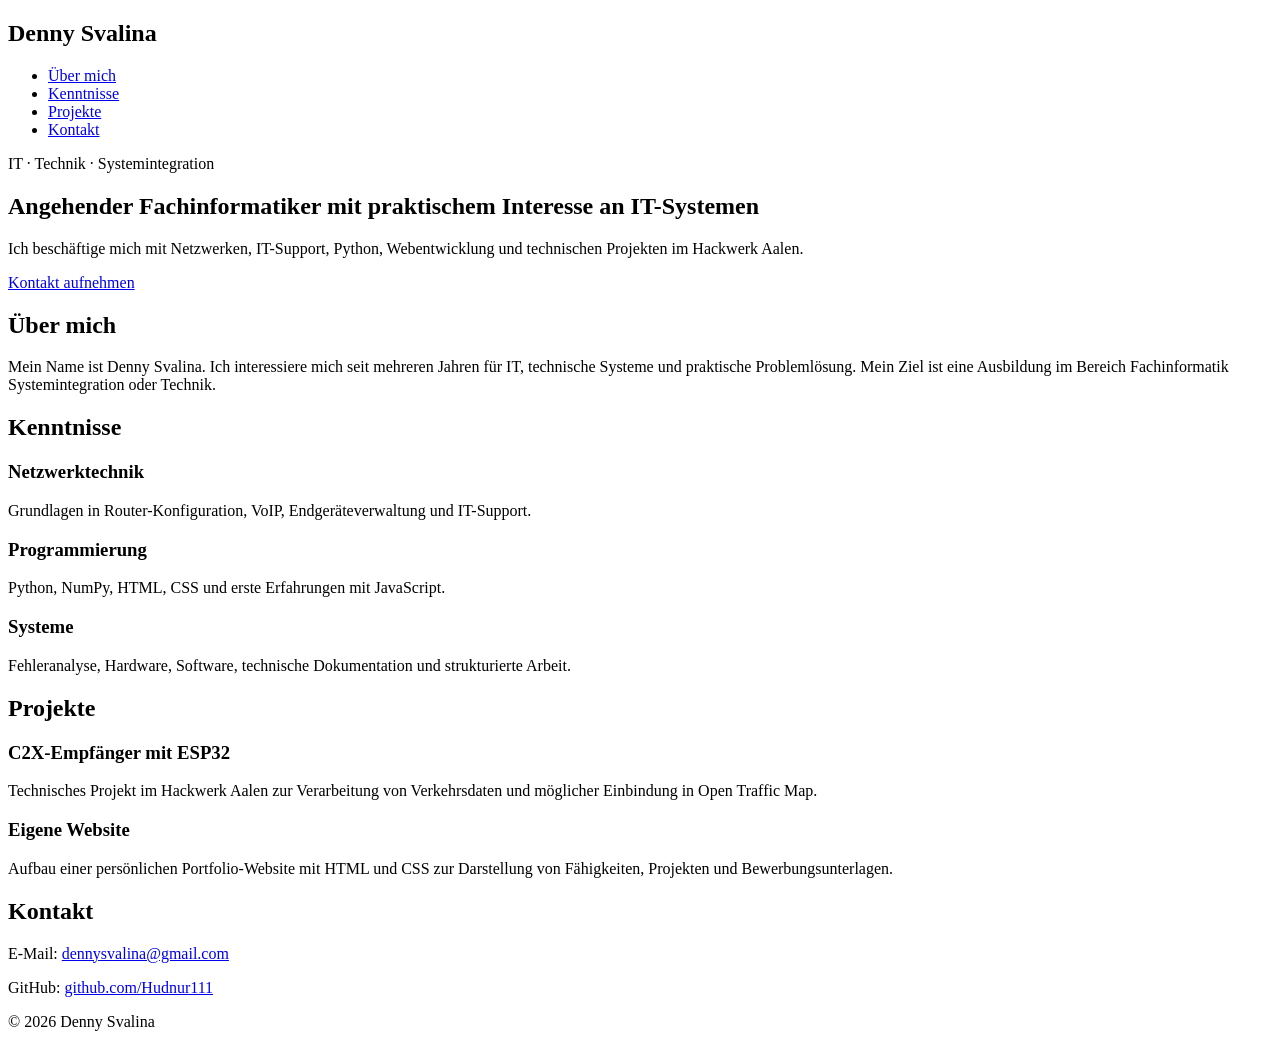
==== commit a7983565: "index.html aktualisieren" ====
--- a/index.html
+++ b/index.html
@@ -1,23 +1,98 @@
+<!DOCTYPE html>
+<html lang="de">
+<head>
+  <meta charset="UTF-8" />
+  <meta name="viewport" content="width=device-width, initial-scale=1.0" />
+  <title>Denny Svalina | Portfolio</title>
+  <link rel="stylesheet" href="style.css" />
+</head>
 <body>
-  <div class="maintenance">
-    <div class="box">
-      <h1>⚙️ 505 – Wartung</h1>
-      <p class="main">
-        Diese Website befindet sich aktuell in einer Überarbeitungsphase.
+
+  <header class="hero">
+    <nav>
+      <h1>Denny Svalina</h1>
+      <ul>
+        <li><a href="#about">Über mich</a></li>
+        <li><a href="#skills">Kenntnisse</a></li>
+        <li><a href="#projects">Projekte</a></li>
+        <li><a href="#contact">Kontakt</a></li>
+      </ul>
+    </nav>
+
+    <div class="hero-content">
+      <p class="tagline">IT · Technik · Systemintegration</p>
+      <h2>Angehender Fachinformatiker mit praktischem Interesse an IT-Systemen</h2>
+      <p>
+        Ich beschäftige mich mit Netzwerken, IT-Support, Python, Webentwicklung
+        und technischen Projekten im Hackwerk Aalen.
       </p>
+      <a href="#contact" class="btn">Kontakt aufnehmen</a>
+    </div>
+  </header>
+
+  <main>
+
+    <section id="about" class="section">
+      <h2>Über mich</h2>
       <p>
-        Inhalte werden strukturiert, verbessert und technisch optimiert.<br>
-        Bitte später erneut aufrufen.
+        Mein Name ist Denny Svalina. Ich interessiere mich seit mehreren Jahren
+        für IT, technische Systeme und praktische Problemlösung. Mein Ziel ist
+        eine Ausbildung im Bereich Fachinformatik Systemintegration oder Technik.
       </p>
+    </section>
 
-      <div class="info">
-        <p><b>Status:</b> Update läuft</p>
-        <p><b>Verfügbarkeit:</b> vorübergehend eingeschränkt</p>
+    <section id="skills" class="section">
+      <h2>Kenntnisse</h2>
+
+      <div class="grid">
+        <div class="card">
+          <h3>Netzwerktechnik</h3>
+          <p>Grundlagen in Router-Konfiguration, VoIP, Endgeräteverwaltung und IT-Support.</p>
+        </div>
+
+        <div class="card">
+          <h3>Programmierung</h3>
+          <p>Python, NumPy, HTML, CSS und erste Erfahrungen mit JavaScript.</p>
+        </div>
+
+        <div class="card">
+          <h3>Systeme</h3>
+          <p>Fehleranalyse, Hardware, Software, technische Dokumentation und strukturierte Arbeit.</p>
+        </div>
+      </div>
+    </section>
+
+    <section id="projects" class="section">
+      <h2>Projekte</h2>
+
+      <div class="project">
+        <h3>C2X-Empfänger mit ESP32</h3>
+        <p>
+          Technisches Projekt im Hackwerk Aalen zur Verarbeitung von Verkehrsdaten
+          und möglicher Einbindung in Open Traffic Map.
+        </p>
       </div>
 
-      <div class="contact">
-        <a href="mailto:dennysvalina@gmail.com">Kontakt per E-Mail</a>
+      <div class="project">
+        <h3>Eigene Website</h3>
+        <p>
+          Aufbau einer persönlichen Portfolio-Website mit HTML und CSS zur Darstellung
+          von Fähigkeiten, Projekten und Bewerbungsunterlagen.
+        </p>
       </div>
-    </div>
-  </div>
+    </section>
+
+    <section id="contact" class="section contact">
+      <h2>Kontakt</h2>
+      <p>E-Mail: <a href="mailto:dennysvalina@gmail.com">dennysvalina@gmail.com</a></p>
+      <p>GitHub: <a href="https://github.com/Hudnur111" target="_blank">github.com/Hudnur111</a></p>
+    </section>
+
+  </main>
+
+  <footer>
+    <p>© 2026 Denny Svalina</p>
+  </footer>
+
 </body>
+</html>
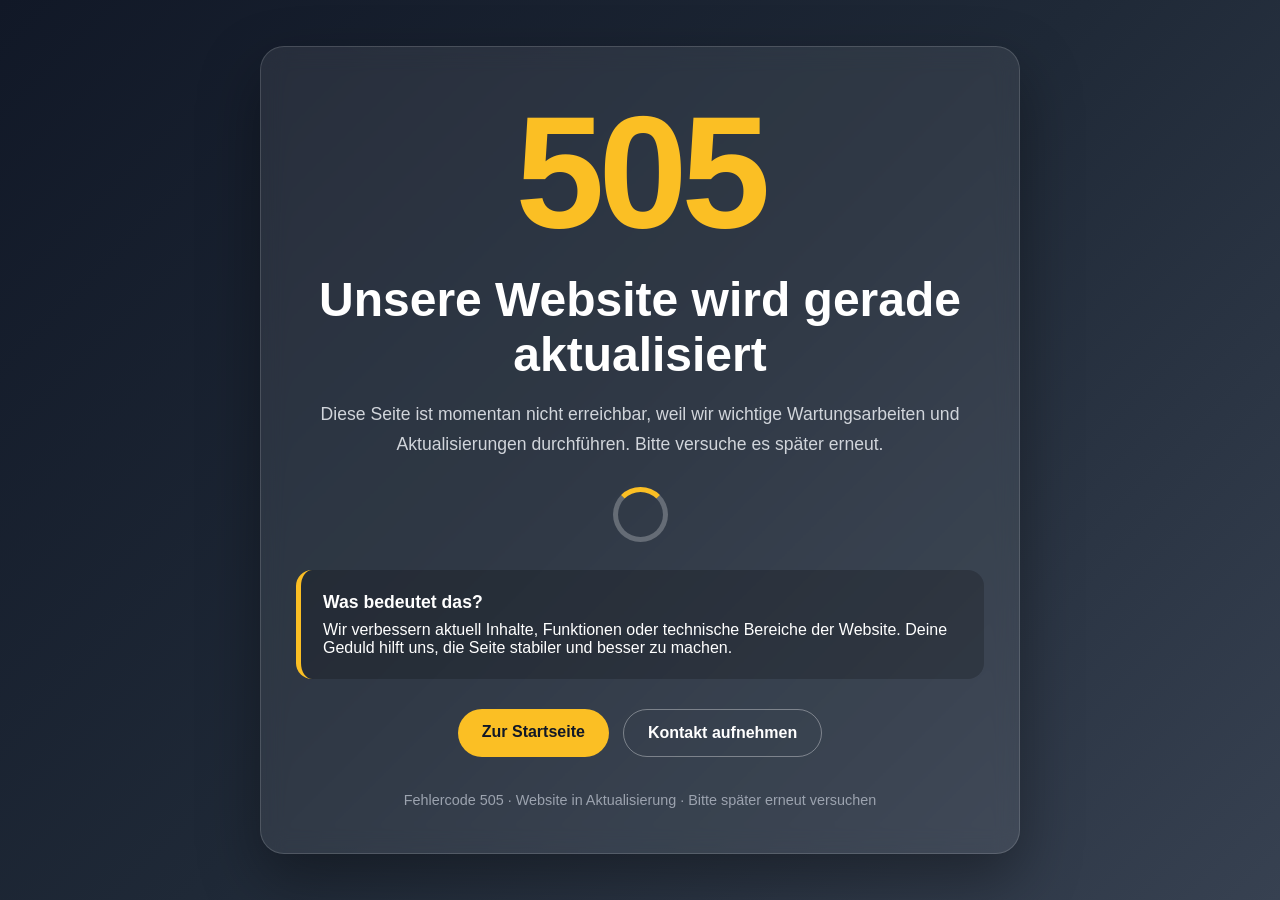
==== commit b4718cbe: "Change to maintenance page with 505 status code Updated the HTML structure to reflect a maintenance " ====
--- a/index.html
+++ b/index.html
@@ -3,96 +3,174 @@
 <head>
   <meta charset="UTF-8" />
   <meta name="viewport" content="width=device-width, initial-scale=1.0" />
-  <title>Denny Svalina | Portfolio</title>
-  <link rel="stylesheet" href="style.css" />
+  <title>505 – Website wird aktualisiert</title>
+  <style>
+    * {
+      margin: 0;
+      padding: 0;
+      box-sizing: border-box;
+    }
+
+    body {
+      min-height: 100vh;
+      font-family: Arial, Helvetica, sans-serif;
+      background: linear-gradient(135deg, #111827, #1f2937, #374151);
+      color: #ffffff;
+      display: flex;
+      align-items: center;
+      justify-content: center;
+      padding: 20px;
+    }
+
+    .container {
+      max-width: 760px;
+      width: 100%;
+      background: rgba(255, 255, 255, 0.08);
+      border: 1px solid rgba(255, 255, 255, 0.15);
+      border-radius: 24px;
+      padding: 45px 35px;
+      text-align: center;
+      box-shadow: 0 25px 60px rgba(0, 0, 0, 0.35);
+      backdrop-filter: blur(12px);
+    }
+
+    .status-code {
+      font-size: clamp(5rem, 16vw, 10rem);
+      font-weight: 900;
+      letter-spacing: -6px;
+      color: #fbbf24;
+      line-height: 1;
+      margin-bottom: 20px;
+    }
+
+    h1 {
+      font-size: clamp(1.8rem, 4vw, 3rem);
+      margin-bottom: 18px;
+    }
+
+    p {
+      font-size: 1.1rem;
+      line-height: 1.7;
+      color: #d1d5db;
+      margin-bottom: 28px;
+    }
+
+    .info-box {
+      background: rgba(0, 0, 0, 0.2);
+      border-radius: 16px;
+      padding: 22px;
+      margin: 28px 0;
+      border-left: 5px solid #fbbf24;
+      text-align: left;
+    }
+
+    .info-box strong {
+      display: block;
+      color: #ffffff;
+      margin-bottom: 8px;
+      font-size: 1.1rem;
+    }
+
+    .loader {
+      width: 55px;
+      height: 55px;
+      border: 5px solid rgba(255, 255, 255, 0.25);
+      border-top: 5px solid #fbbf24;
+      border-radius: 50%;
+      margin: 28px auto;
+      animation: spin 1s linear infinite;
+    }
+
+    @keyframes spin {
+      from {
+        transform: rotate(0deg);
+      }
+      to {
+        transform: rotate(360deg);
+      }
+    }
+
+    .buttons {
+      display: flex;
+      justify-content: center;
+      gap: 14px;
+      flex-wrap: wrap;
+      margin-top: 30px;
+    }
+
+    .btn {
+      display: inline-block;
+      padding: 14px 24px;
+      border-radius: 999px;
+      text-decoration: none;
+      font-weight: bold;
+      transition: 0.25s ease;
+    }
+
+    .btn-primary {
+      background: #fbbf24;
+      color: #111827;
+    }
+
+    .btn-primary:hover {
+      background: #f59e0b;
+      transform: translateY(-2px);
+    }
+
+    .btn-secondary {
+      color: #ffffff;
+      border: 1px solid rgba(255, 255, 255, 0.35);
+    }
+
+    .btn-secondary:hover {
+      background: rgba(255, 255, 255, 0.12);
+      transform: translateY(-2px);
+    }
+
+    footer {
+      margin-top: 35px;
+      font-size: 0.9rem;
+      color: #9ca3af;
+    }
+
+    @media (max-width: 600px) {
+      .container {
+        padding: 35px 24px;
+      }
+
+      .status-code {
+        letter-spacing: -3px;
+      }
+    }
+  </style>
 </head>
 <body>
+  <main class="container">
+    <div class="status-code">505</div>
 
-  <header class="hero">
-    <nav>
-      <h1>Denny Svalina</h1>
-      <ul>
-        <li><a href="#about">Über mich</a></li>
-        <li><a href="#skills">Kenntnisse</a></li>
-        <li><a href="#projects">Projekte</a></li>
-        <li><a href="#contact">Kontakt</a></li>
-      </ul>
-    </nav>
+    <h1>Unsere Website wird gerade aktualisiert</h1>
 
-    <div class="hero-content">
-      <p class="tagline">IT · Technik · Systemintegration</p>
-      <h2>Angehender Fachinformatiker mit praktischem Interesse an IT-Systemen</h2>
-      <p>
-        Ich beschäftige mich mit Netzwerken, IT-Support, Python, Webentwicklung
-        und technischen Projekten im Hackwerk Aalen.
-      </p>
-      <a href="#contact" class="btn">Kontakt aufnehmen</a>
-    </div>
-  </header>
+    <p>
+      Diese Seite ist momentan nicht erreichbar, weil wir wichtige Wartungsarbeiten
+      und Aktualisierungen durchführen. Bitte versuche es später erneut.
+    </p>
 
-  <main>
+    <div class="loader"></div>
 
-    <section id="about" class="section">
-      <h2>Über mich</h2>
-      <p>
-        Mein Name ist Denny Svalina. Ich interessiere mich seit mehreren Jahren
-        für IT, technische Systeme und praktische Problemlösung. Mein Ziel ist
-        eine Ausbildung im Bereich Fachinformatik Systemintegration oder Technik.
-      </p>
+    <section class="info-box">
+      <strong>Was bedeutet das?</strong>
+      Wir verbessern aktuell Inhalte, Funktionen oder technische Bereiche der Website.
+      Deine Geduld hilft uns, die Seite stabiler und besser zu machen.
     </section>
 
-    <section id="skills" class="section">
-      <h2>Kenntnisse</h2>
+    <div class="buttons">
+      <a href="/" class="btn btn-primary">Zur Startseite</a>
+      <a href="mailto:info@example.com" class="btn btn-secondary">Kontakt aufnehmen</a>
+    </div>
 
-      <div class="grid">
-        <div class="card">
-          <h3>Netzwerktechnik</h3>
-          <p>Grundlagen in Router-Konfiguration, VoIP, Endgeräteverwaltung und IT-Support.</p>
-        </div>
-
-        <div class="card">
-          <h3>Programmierung</h3>
-          <p>Python, NumPy, HTML, CSS und erste Erfahrungen mit JavaScript.</p>
-        </div>
-
-        <div class="card">
-          <h3>Systeme</h3>
-          <p>Fehleranalyse, Hardware, Software, technische Dokumentation und strukturierte Arbeit.</p>
-        </div>
-      </div>
-    </section>
-
-    <section id="projects" class="section">
-      <h2>Projekte</h2>
-
-      <div class="project">
-        <h3>C2X-Empfänger mit ESP32</h3>
-        <p>
-          Technisches Projekt im Hackwerk Aalen zur Verarbeitung von Verkehrsdaten
-          und möglicher Einbindung in Open Traffic Map.
-        </p>
-      </div>
-
-      <div class="project">
-        <h3>Eigene Website</h3>
-        <p>
-          Aufbau einer persönlichen Portfolio-Website mit HTML und CSS zur Darstellung
-          von Fähigkeiten, Projekten und Bewerbungsunterlagen.
-        </p>
-      </div>
-    </section>
-
-    <section id="contact" class="section contact">
-      <h2>Kontakt</h2>
-      <p>E-Mail: <a href="mailto:dennysvalina@gmail.com">dennysvalina@gmail.com</a></p>
-      <p>GitHub: <a href="https://github.com/Hudnur111" target="_blank">github.com/Hudnur111</a></p>
-    </section>
-
+    <footer>
+      Fehlercode 505 · Website in Aktualisierung · Bitte später erneut versuchen
+    </footer>
   </main>
-
-  <footer>
-    <p>© 2026 Denny Svalina</p>
-  </footer>
-
 </body>
-</html>+</html>
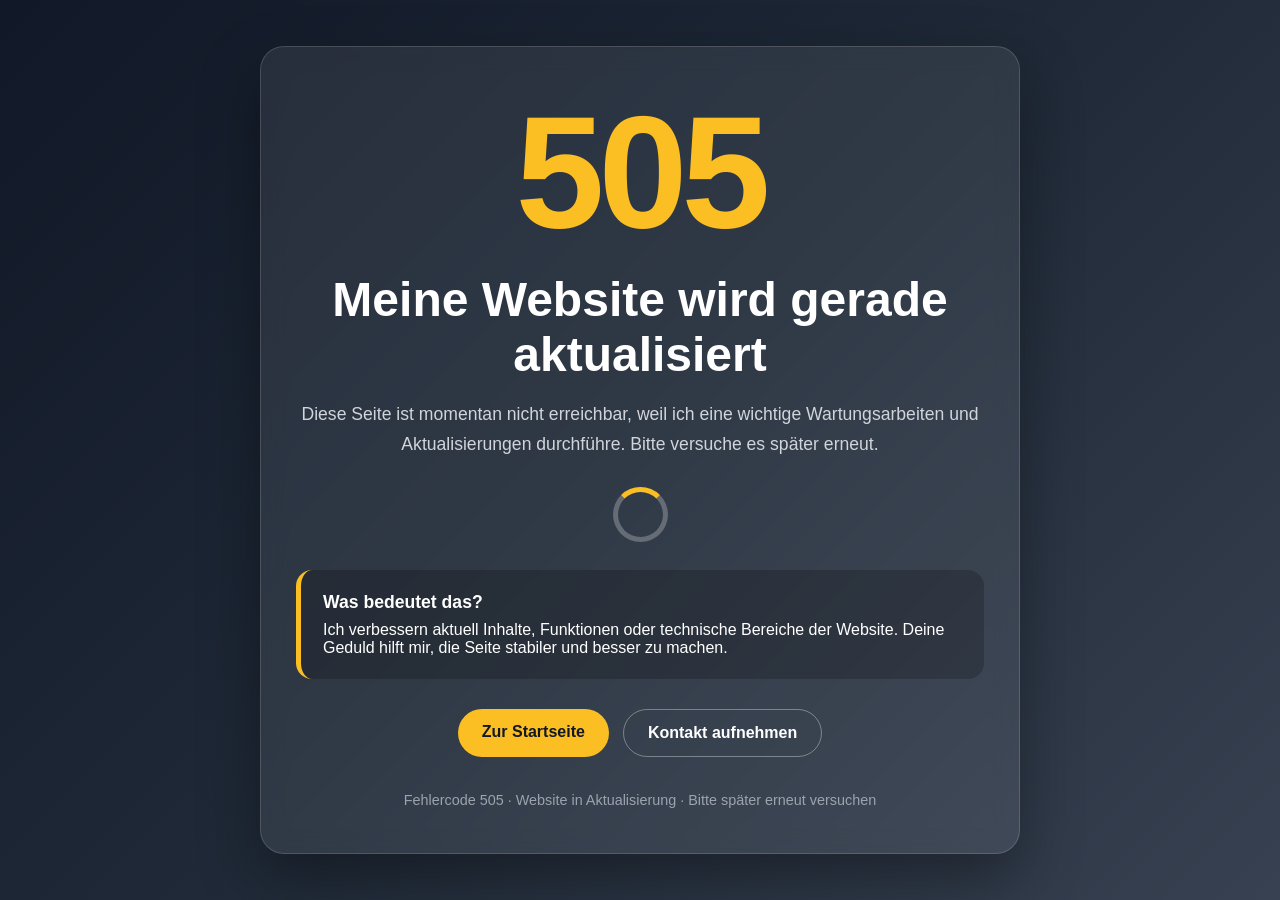
==== commit d2272b0e: "docs: einfügen meiner Mail" ====
--- a/index.html
+++ b/index.html
@@ -148,24 +148,24 @@
   <main class="container">
     <div class="status-code">505</div>
 
-    <h1>Unsere Website wird gerade aktualisiert</h1>
+    <h1>Meine Website wird gerade aktualisiert</h1>
 
     <p>
-      Diese Seite ist momentan nicht erreichbar, weil wir wichtige Wartungsarbeiten
-      und Aktualisierungen durchführen. Bitte versuche es später erneut.
+      Diese Seite ist momentan nicht erreichbar, weil ich eine wichtige Wartungsarbeiten
+      und Aktualisierungen durchführe. Bitte versuche es später erneut.
     </p>
 
     <div class="loader"></div>
 
     <section class="info-box">
       <strong>Was bedeutet das?</strong>
-      Wir verbessern aktuell Inhalte, Funktionen oder technische Bereiche der Website.
-      Deine Geduld hilft uns, die Seite stabiler und besser zu machen.
+      Ich verbessern aktuell Inhalte, Funktionen oder technische Bereiche der Website.
+      Deine Geduld hilft mir, die Seite stabiler und besser zu machen.
     </section>
 
     <div class="buttons">
       <a href="/" class="btn btn-primary">Zur Startseite</a>
-      <a href="mailto:info@example.com" class="btn btn-secondary">Kontakt aufnehmen</a>
+      <a href="denny.svalin2@gmail.com" class="btn btn-secondary">Kontakt aufnehmen</a>
     </div>
 
     <footer>
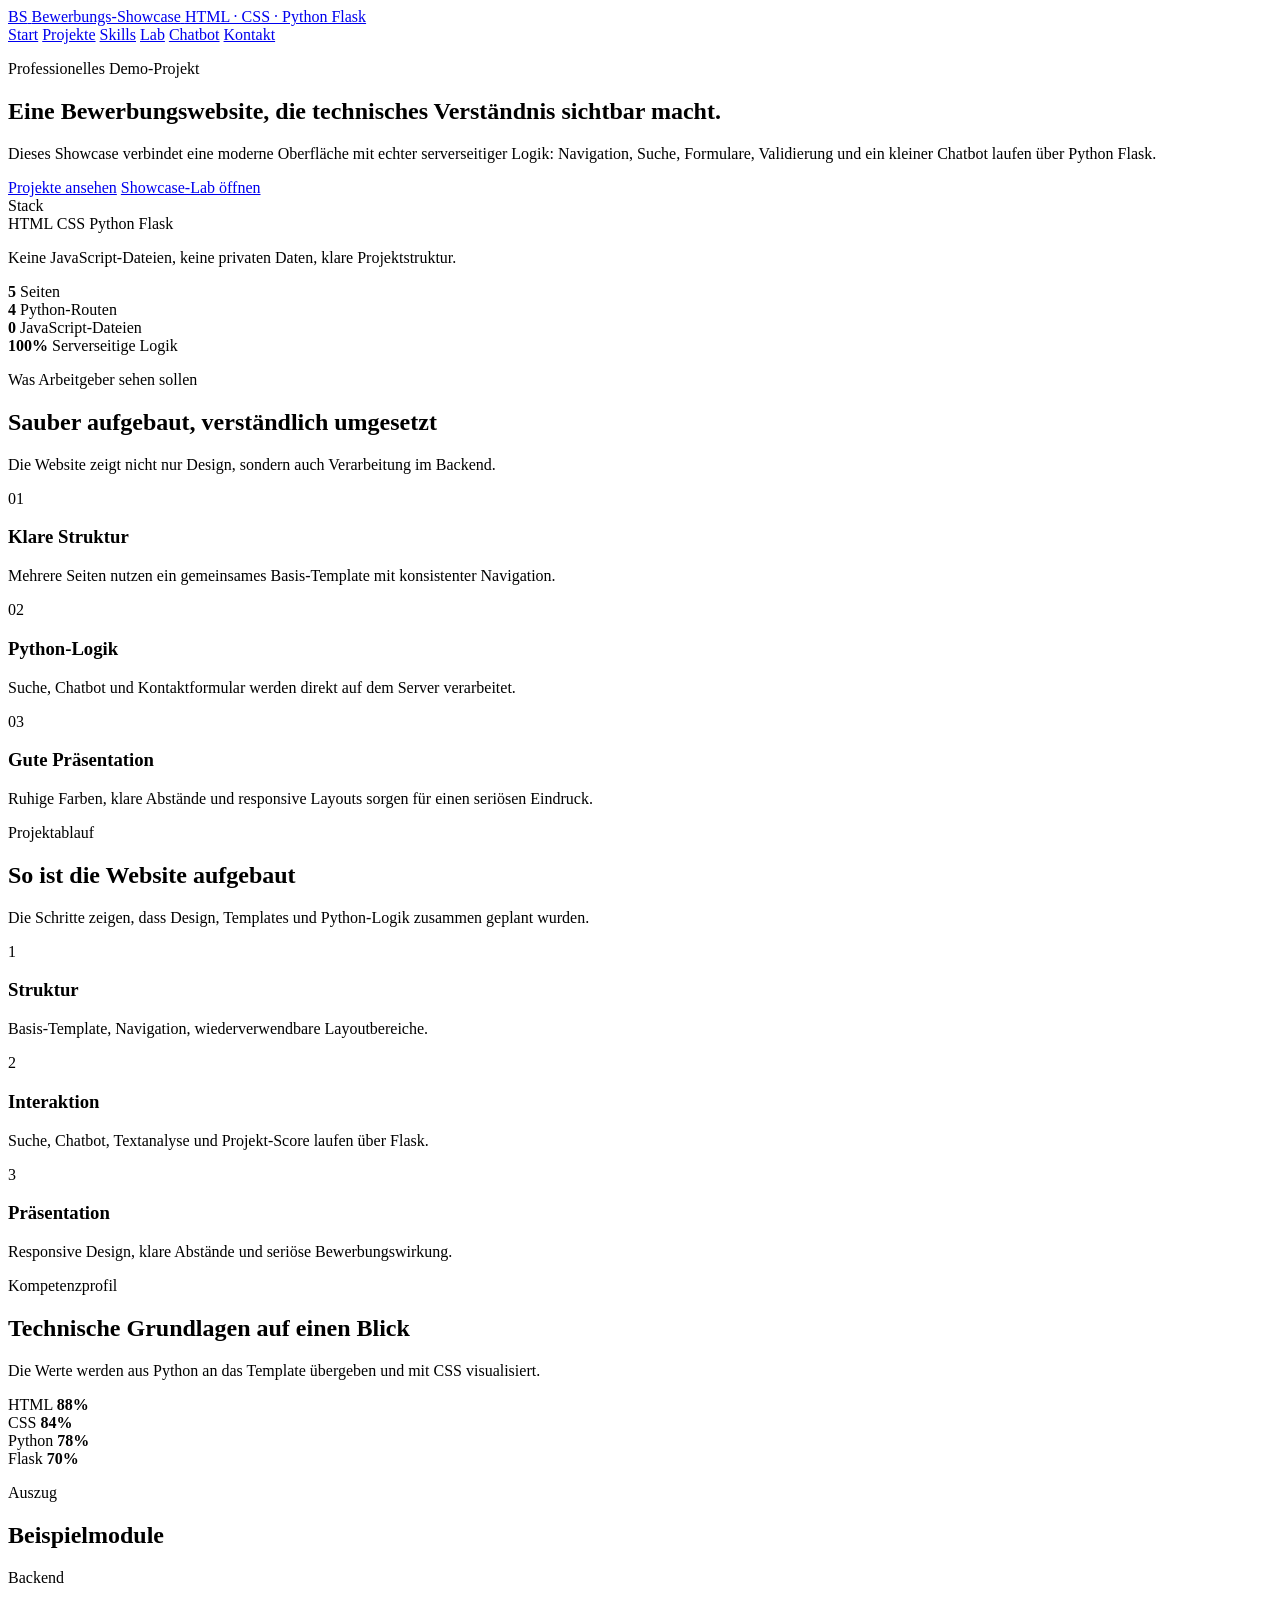
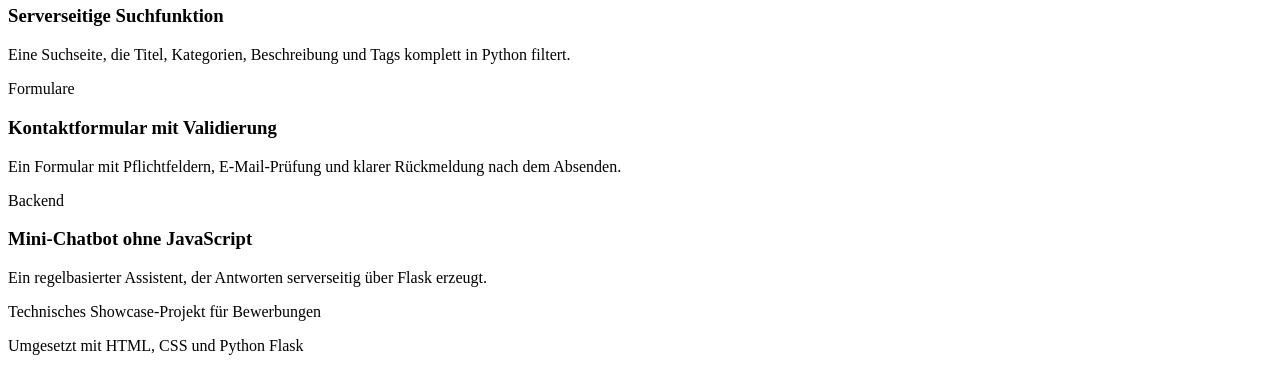
==== commit 2908d320: "Add GitHub Pages static export" ====
--- a/index.html
+++ b/index.html
@@ -1,176 +1,218 @@
 <!DOCTYPE html>
 <html lang="de">
 <head>
-  <meta charset="UTF-8" />
-  <meta name="viewport" content="width=device-width, initial-scale=1.0" />
-  <title>505 – Website wird aktualisiert</title>
-  <style>
-    * {
-      margin: 0;
-      padding: 0;
-      box-sizing: border-box;
-    }
-
-    body {
-      min-height: 100vh;
-      font-family: Arial, Helvetica, sans-serif;
-      background: linear-gradient(135deg, #111827, #1f2937, #374151);
-      color: #ffffff;
-      display: flex;
-      align-items: center;
-      justify-content: center;
-      padding: 20px;
-    }
-
-    .container {
-      max-width: 760px;
-      width: 100%;
-      background: rgba(255, 255, 255, 0.08);
-      border: 1px solid rgba(255, 255, 255, 0.15);
-      border-radius: 24px;
-      padding: 45px 35px;
-      text-align: center;
-      box-shadow: 0 25px 60px rgba(0, 0, 0, 0.35);
-      backdrop-filter: blur(12px);
-    }
-
-    .status-code {
-      font-size: clamp(5rem, 16vw, 10rem);
-      font-weight: 900;
-      letter-spacing: -6px;
-      color: #fbbf24;
-      line-height: 1;
-      margin-bottom: 20px;
-    }
-
-    h1 {
-      font-size: clamp(1.8rem, 4vw, 3rem);
-      margin-bottom: 18px;
-    }
-
-    p {
-      font-size: 1.1rem;
-      line-height: 1.7;
-      color: #d1d5db;
-      margin-bottom: 28px;
-    }
-
-    .info-box {
-      background: rgba(0, 0, 0, 0.2);
-      border-radius: 16px;
-      padding: 22px;
-      margin: 28px 0;
-      border-left: 5px solid #fbbf24;
-      text-align: left;
-    }
-
-    .info-box strong {
-      display: block;
-      color: #ffffff;
-      margin-bottom: 8px;
-      font-size: 1.1rem;
-    }
-
-    .loader {
-      width: 55px;
-      height: 55px;
-      border: 5px solid rgba(255, 255, 255, 0.25);
-      border-top: 5px solid #fbbf24;
-      border-radius: 50%;
-      margin: 28px auto;
-      animation: spin 1s linear infinite;
-    }
-
-    @keyframes spin {
-      from {
-        transform: rotate(0deg);
-      }
-      to {
-        transform: rotate(360deg);
-      }
-    }
-
-    .buttons {
-      display: flex;
-      justify-content: center;
-      gap: 14px;
-      flex-wrap: wrap;
-      margin-top: 30px;
-    }
-
-    .btn {
-      display: inline-block;
-      padding: 14px 24px;
-      border-radius: 999px;
-      text-decoration: none;
-      font-weight: bold;
-      transition: 0.25s ease;
-    }
-
-    .btn-primary {
-      background: #fbbf24;
-      color: #111827;
-    }
-
-    .btn-primary:hover {
-      background: #f59e0b;
-      transform: translateY(-2px);
-    }
-
-    .btn-secondary {
-      color: #ffffff;
-      border: 1px solid rgba(255, 255, 255, 0.35);
-    }
-
-    .btn-secondary:hover {
-      background: rgba(255, 255, 255, 0.12);
-      transform: translateY(-2px);
-    }
-
-    footer {
-      margin-top: 35px;
-      font-size: 0.9rem;
-      color: #9ca3af;
-    }
-
-    @media (max-width: 600px) {
-      .container {
-        padding: 35px 24px;
-      }
-
-      .status-code {
-        letter-spacing: -3px;
-      }
-    }
-  </style>
+    <meta charset="UTF-8">
+    <meta name="viewport" content="width=device-width, initial-scale=1.0">
+    <meta name="description" content="Bewerbungs-Showcase mit HTML, CSS und Python Flask.">
+    <title>Start · Bewerbungs-Showcase</title>
+    <link rel="stylesheet" href="/Website-denny-svalina/static/css/style.css">
 </head>
 <body>
-  <main class="container">
-    <div class="status-code">505</div>
-
-    <h1>Meine Website wird gerade aktualisiert</h1>
-
-    <p>
-      Diese Seite ist momentan nicht erreichbar, weil ich eine wichtige Wartungsarbeiten
-      und Aktualisierungen durchführe. Bitte versuche es später erneut.
-    </p>
-
-    <div class="loader"></div>
-
-    <section class="info-box">
-      <strong>Was bedeutet das?</strong>
-      Ich verbessern aktuell Inhalte, Funktionen oder technische Bereiche der Website.
-      Deine Geduld hilft mir, die Seite stabiler und besser zu machen.
-    </section>
-
-    <div class="buttons">
-      <a href="/" class="btn btn-primary">Zur Startseite</a>
-      <a href="denny.svalin2@gmail.com" class="btn btn-secondary">Kontakt aufnehmen</a>
-    </div>
-
-    <footer>
-      Fehlercode 505 · Website in Aktualisierung · Bitte später erneut versuchen
+    <header class="site-header">
+        <div class="container header-grid">
+            <a class="brand" href="/Website-denny-svalina/" aria-label="Zur Startseite">
+                <span class="brand-mark">BS</span>
+                <span>
+                    <span class="brand-title">Bewerbungs-Showcase</span>
+                    <span class="brand-subtitle">HTML · CSS · Python Flask</span>
+                </span>
+            </a>
+
+            <nav class="nav" aria-label="Hauptnavigation">
+                <a class="active" href="/Website-denny-svalina/">Start</a>
+                <a class="" href="/Website-denny-svalina/projekte">Projekte</a>
+                <a class="" href="/Website-denny-svalina/skills">Skills</a>
+                <a class="" href="/Website-denny-svalina/showcase-lab">Lab</a>
+                <a class="" href="/Website-denny-svalina/chatbot">Chatbot</a>
+                <a class="" href="/Website-denny-svalina/kontakt">Kontakt</a>
+            </nav>
+        </div>
+    </header>
+
+    <main class="main-content">
+        
+<section class="hero">
+    <div class="container hero-grid">
+        <div class="hero-copy">
+            <p class="eyebrow">Professionelles Demo-Projekt</p>
+            <h1>Eine Bewerbungswebsite, die technisches Verständnis sichtbar macht.</h1>
+            <p>
+                Dieses Showcase verbindet eine moderne Oberfläche mit echter serverseitiger Logik:
+                Navigation, Suche, Formulare, Validierung und ein kleiner Chatbot laufen über Python Flask.
+            </p>
+            <div class="button-row">
+                <a class="button" href="/Website-denny-svalina/projekte">Projekte ansehen</a>
+                <a class="button secondary" href="/Website-denny-svalina/showcase-lab">Showcase-Lab öffnen</a>
+            </div>
+        </div>
+
+        <aside class="hero-panel" aria-label="Projektstack">
+            <span class="panel-label">Stack</span>
+            <div class="stack-list">
+                <span>HTML</span>
+                <span>CSS</span>
+                <span>Python</span>
+                <span>Flask</span>
+            </div>
+            <p>Keine JavaScript-Dateien, keine privaten Daten, klare Projektstruktur.</p>
+        </aside>
+    </div>
+</section>
+
+<section class="metric-strip" aria-label="Projektkennzahlen">
+    <div class="container metric-grid">
+        
+        <div class="metric">
+            <strong>5</strong>
+            <span>Seiten</span>
+        </div>
+        
+        <div class="metric">
+            <strong>4</strong>
+            <span>Python-Routen</span>
+        </div>
+        
+        <div class="metric">
+            <strong>0</strong>
+            <span>JavaScript-Dateien</span>
+        </div>
+        
+        <div class="metric">
+            <strong>100%</strong>
+            <span>Serverseitige Logik</span>
+        </div>
+        
+    </div>
+</section>
+
+<section class="section">
+    <div class="container">
+        <div class="section-title">
+            <p class="eyebrow">Was Arbeitgeber sehen sollen</p>
+            <h2>Sauber aufgebaut, verständlich umgesetzt</h2>
+            <p>Die Website zeigt nicht nur Design, sondern auch Verarbeitung im Backend.</p>
+        </div>
+
+        <div class="feature-grid">
+            <article class="card">
+                <span class="icon-box">01</span>
+                <h3>Klare Struktur</h3>
+                <p>Mehrere Seiten nutzen ein gemeinsames Basis-Template mit konsistenter Navigation.</p>
+            </article>
+            <article class="card">
+                <span class="icon-box">02</span>
+                <h3>Python-Logik</h3>
+                <p>Suche, Chatbot und Kontaktformular werden direkt auf dem Server verarbeitet.</p>
+            </article>
+            <article class="card">
+                <span class="icon-box">03</span>
+                <h3>Gute Präsentation</h3>
+                <p>Ruhige Farben, klare Abstände und responsive Layouts sorgen für einen seriösen Eindruck.</p>
+            </article>
+        </div>
+    </div>
+</section>
+
+<section class="section">
+    <div class="container timeline-layout">
+        <div class="section-title">
+            <p class="eyebrow">Projektablauf</p>
+            <h2>So ist die Website aufgebaut</h2>
+            <p>Die Schritte zeigen, dass Design, Templates und Python-Logik zusammen geplant wurden.</p>
+        </div>
+
+        <div class="timeline">
+            <article>
+                <span>1</span>
+                <h3>Struktur</h3>
+                <p>Basis-Template, Navigation, wiederverwendbare Layoutbereiche.</p>
+            </article>
+            <article>
+                <span>2</span>
+                <h3>Interaktion</h3>
+                <p>Suche, Chatbot, Textanalyse und Projekt-Score laufen über Flask.</p>
+            </article>
+            <article>
+                <span>3</span>
+                <h3>Präsentation</h3>
+                <p>Responsive Design, klare Abstände und seriöse Bewerbungswirkung.</p>
+            </article>
+        </div>
+    </div>
+</section>
+
+<section class="section muted-band">
+    <div class="container split-layout">
+        <div class="section-title">
+            <p class="eyebrow">Kompetenzprofil</p>
+            <h2>Technische Grundlagen auf einen Blick</h2>
+            <p>Die Werte werden aus Python an das Template übergeben und mit CSS visualisiert.</p>
+        </div>
+
+        <div class="compact-skills">
+            
+            <div class="compact-skill">
+                <span>HTML</span>
+                <strong>88%</strong>
+            </div>
+            
+            <div class="compact-skill">
+                <span>CSS</span>
+                <strong>84%</strong>
+            </div>
+            
+            <div class="compact-skill">
+                <span>Python</span>
+                <strong>78%</strong>
+            </div>
+            
+            <div class="compact-skill">
+                <span>Flask</span>
+                <strong>70%</strong>
+            </div>
+            
+        </div>
+    </div>
+</section>
+
+<section class="section">
+    <div class="container">
+        <div class="section-title">
+            <p class="eyebrow">Auszug</p>
+            <h2>Beispielmodule</h2>
+        </div>
+
+        <div class="project-grid">
+            
+            <article class="card project-card">
+                <span class="badge">Backend</span>
+                <h3>Serverseitige Suchfunktion</h3>
+                <p>Eine Suchseite, die Titel, Kategorien, Beschreibung und Tags komplett in Python filtert.</p>
+            </article>
+            
+            <article class="card project-card">
+                <span class="badge">Formulare</span>
+                <h3>Kontaktformular mit Validierung</h3>
+                <p>Ein Formular mit Pflichtfeldern, E-Mail-Prüfung und klarer Rückmeldung nach dem Absenden.</p>
+            </article>
+            
+            <article class="card project-card">
+                <span class="badge">Backend</span>
+                <h3>Mini-Chatbot ohne JavaScript</h3>
+                <p>Ein regelbasierter Assistent, der Antworten serverseitig über Flask erzeugt.</p>
+            </article>
+            
+        </div>
+    </div>
+</section>
+
+    </main>
+
+    <footer class="site-footer">
+        <div class="container footer-grid">
+            <p>Technisches Showcase-Projekt für Bewerbungen</p>
+            <p>Umgesetzt mit HTML, CSS und Python Flask</p>
+        </div>
     </footer>
-  </main>
 </body>
-</html>
+</html>
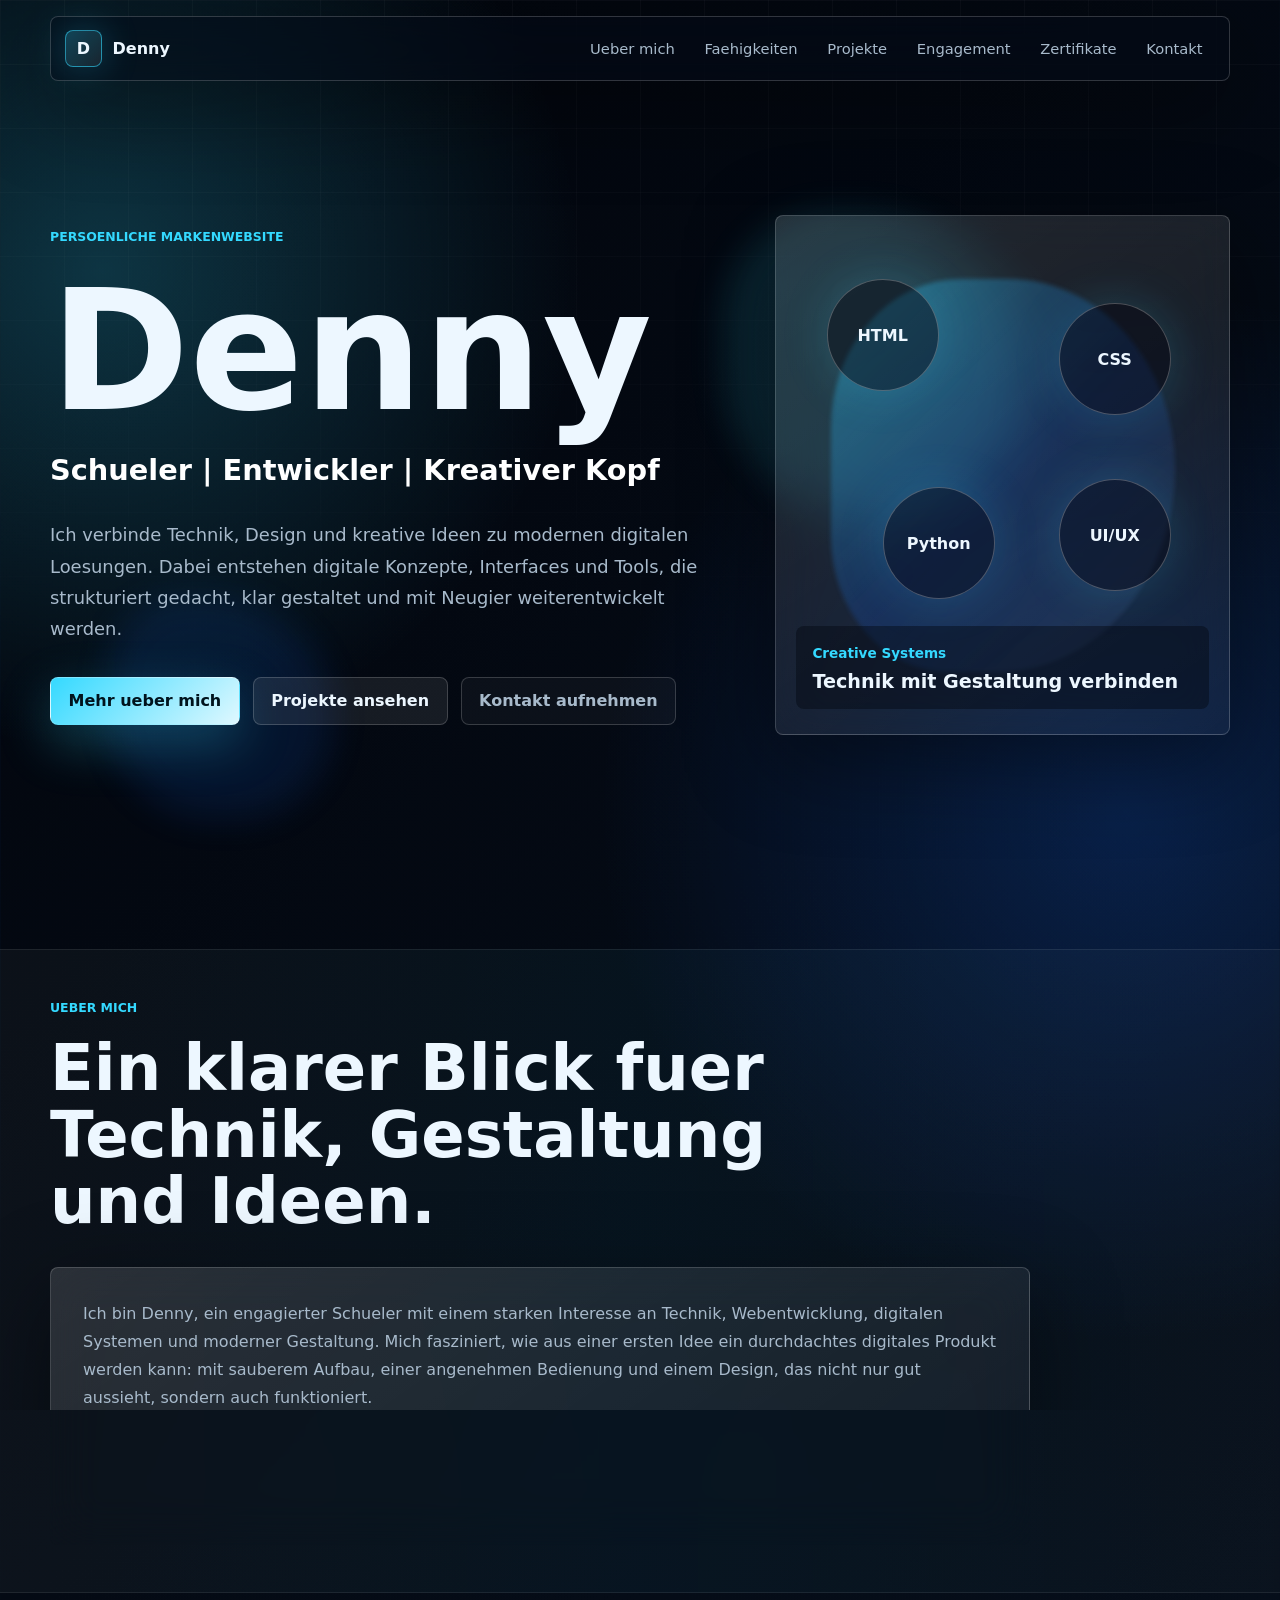
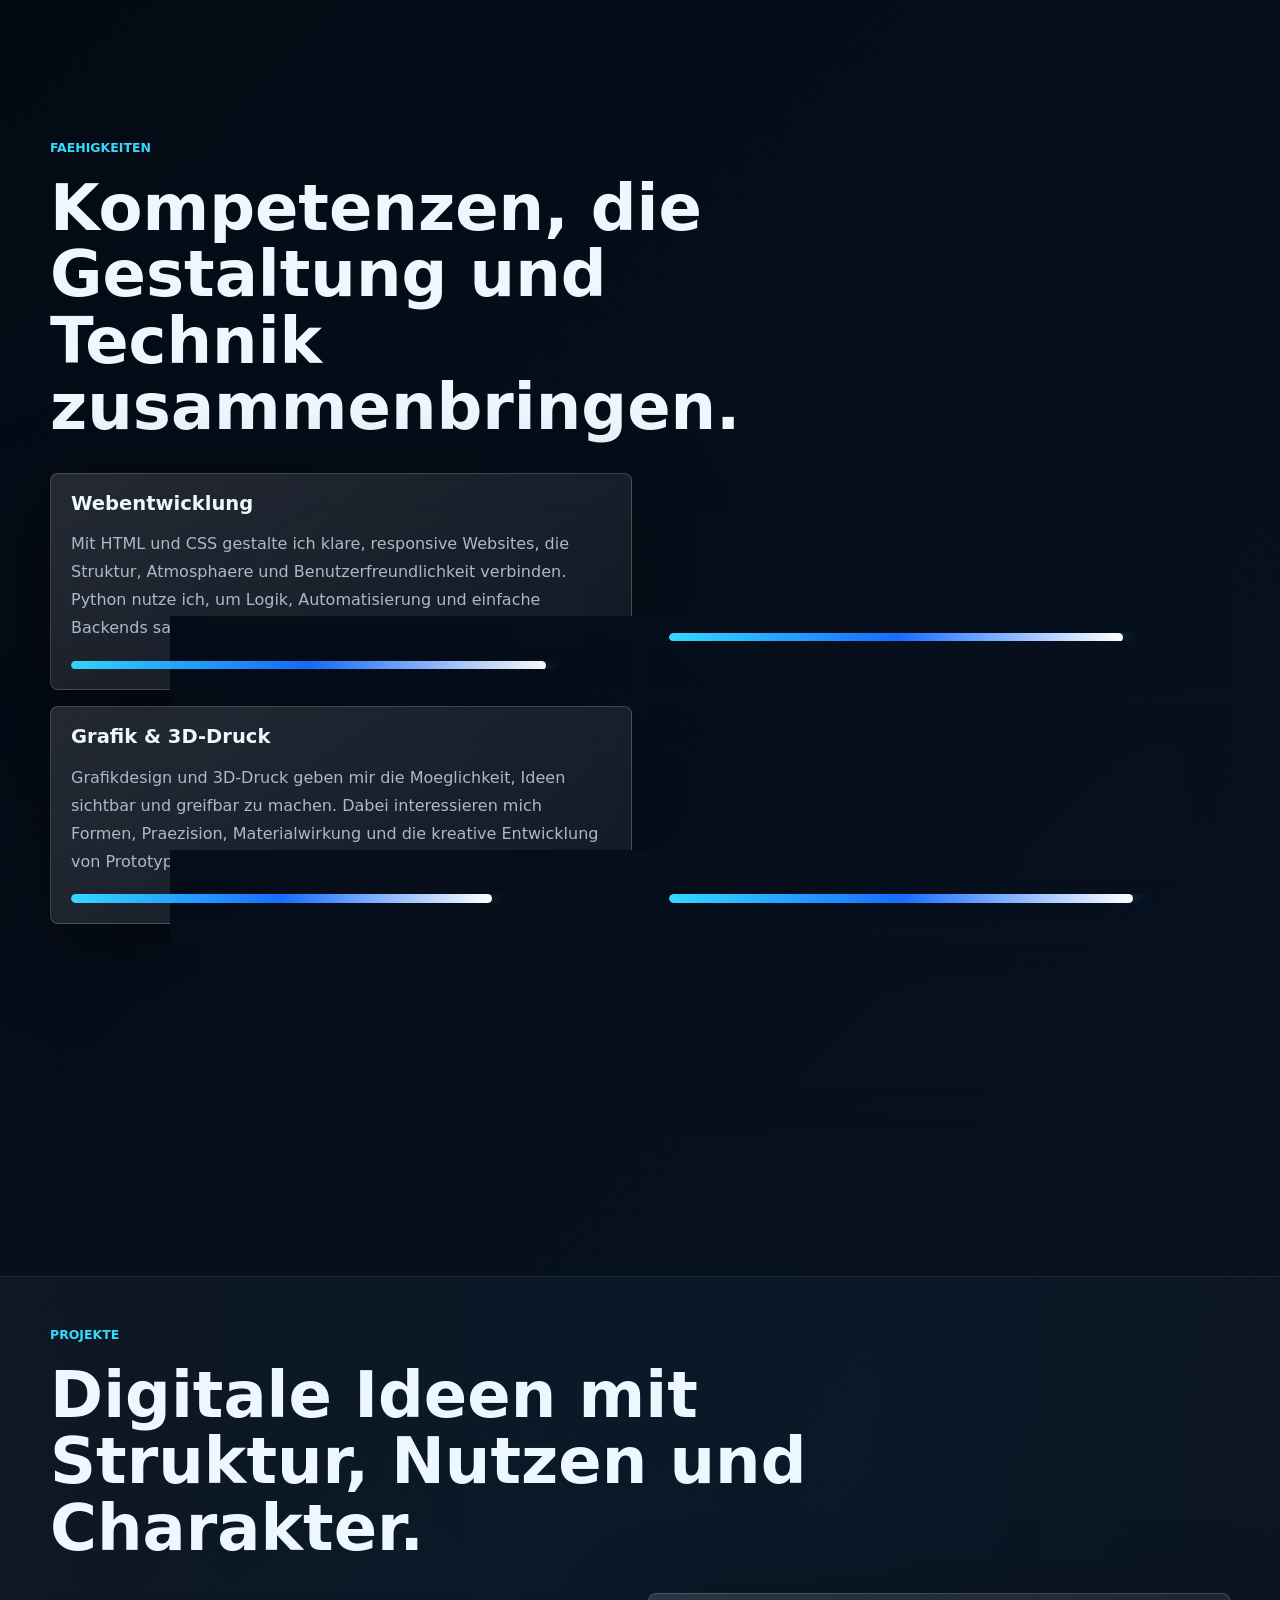
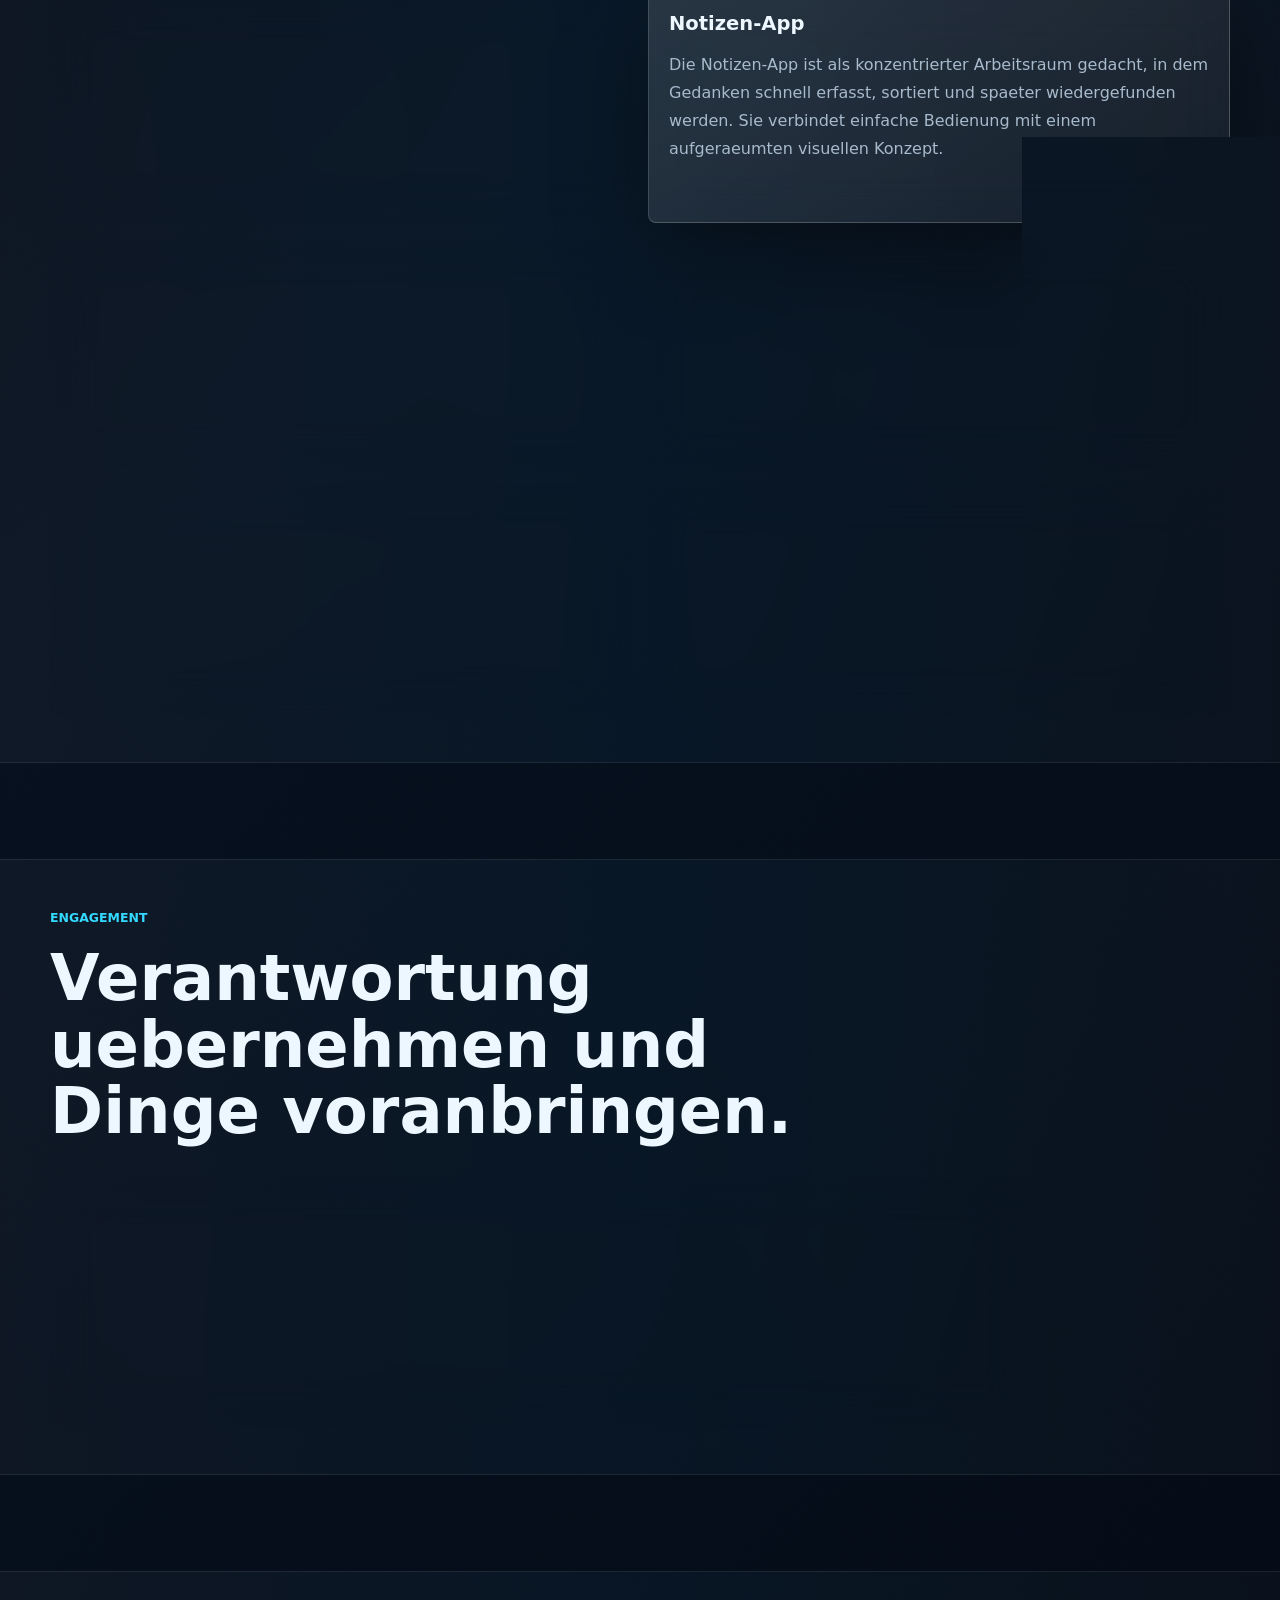
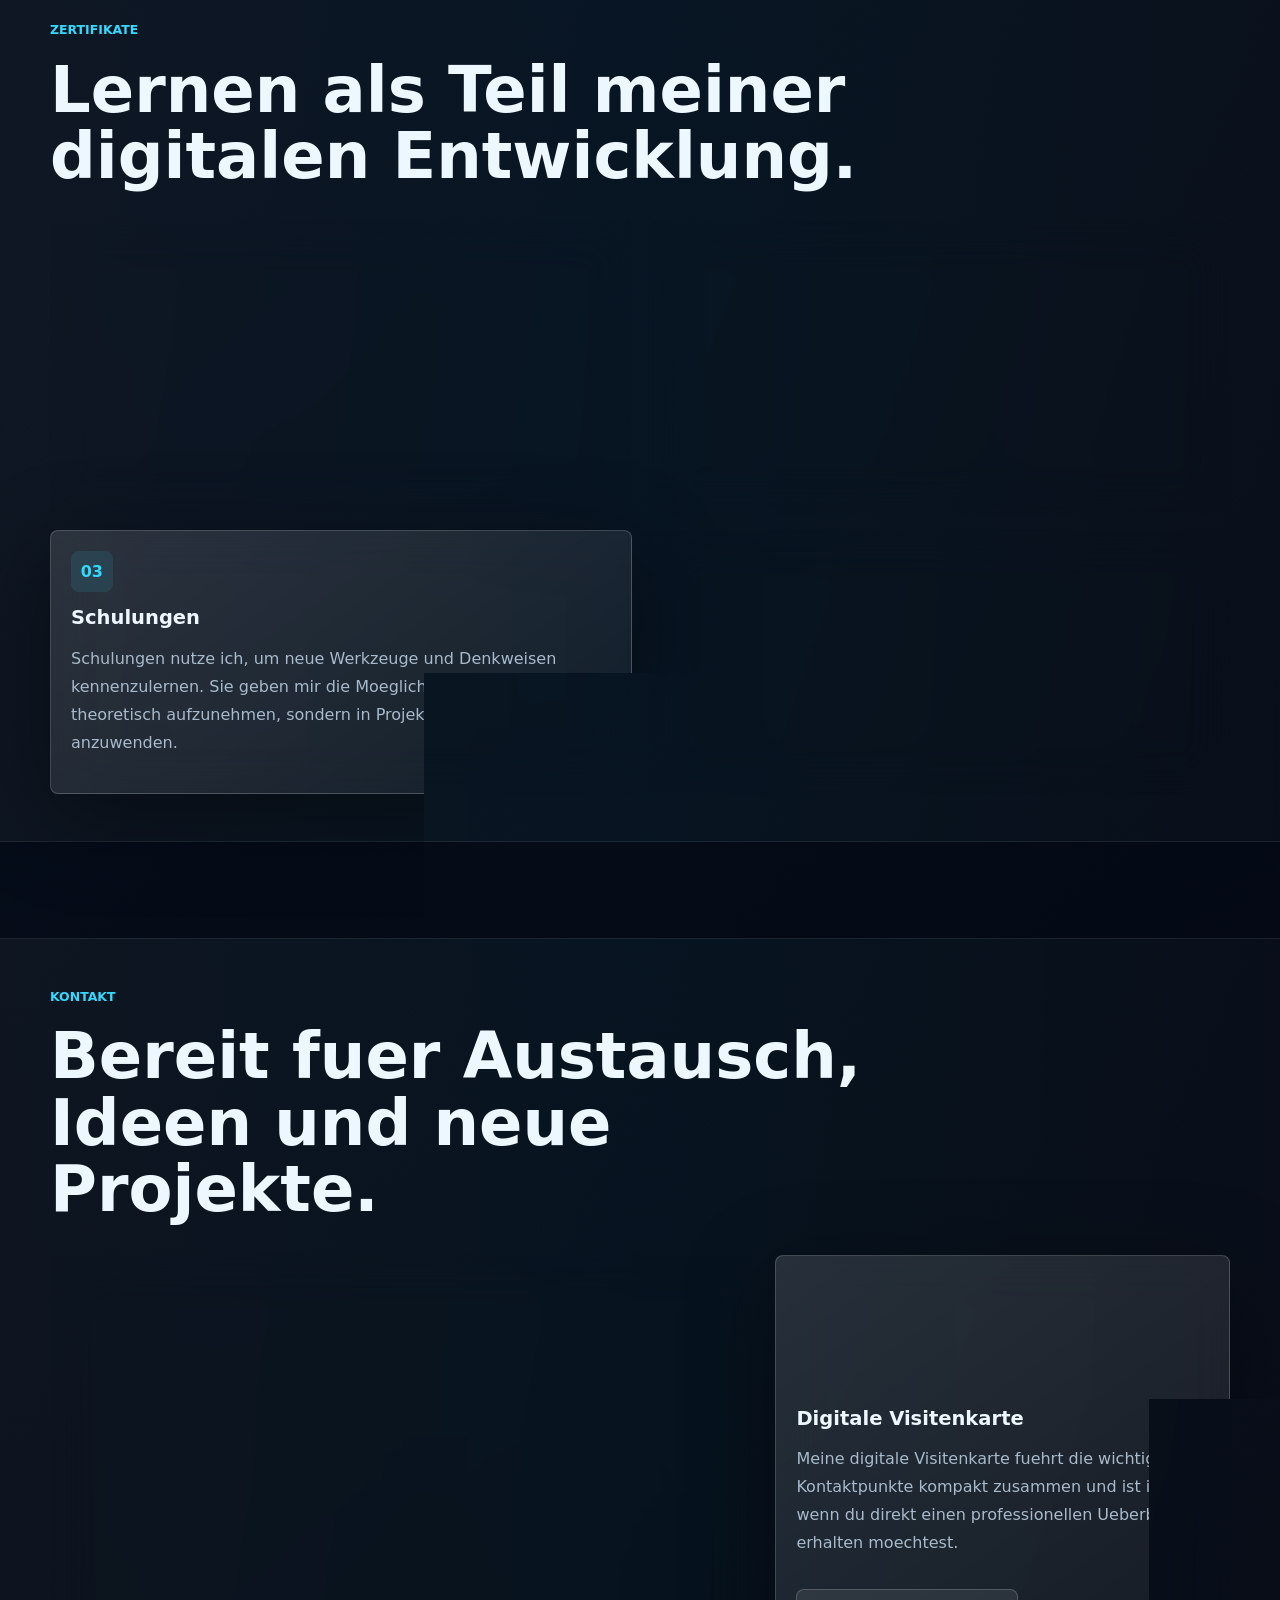
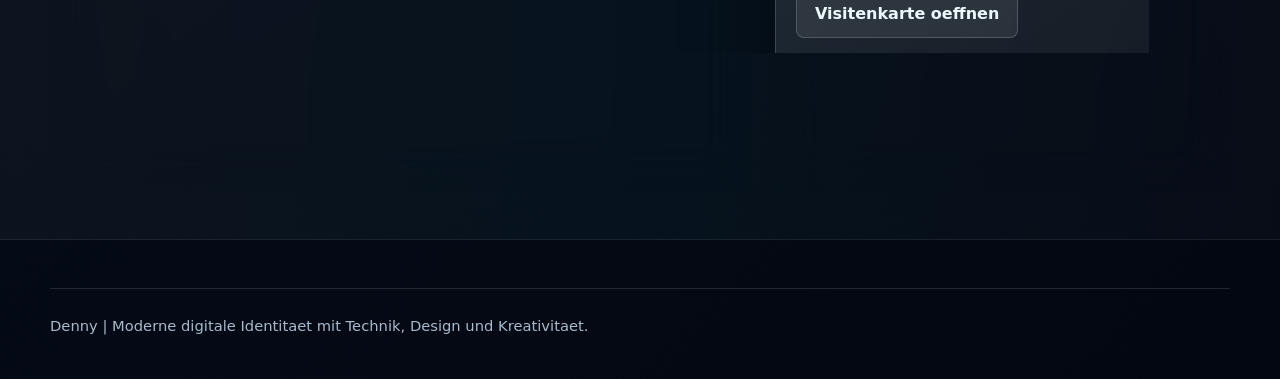
==== commit 64aa5849: "Initial commit: add Flask app, frontend structure and project setup" ====
--- a/index.html
+++ b/index.html
@@ -1,218 +1,212 @@
 <!DOCTYPE html>
 <html lang="de">
 <head>
-    <meta charset="UTF-8">
-    <meta name="viewport" content="width=device-width, initial-scale=1.0">
-    <meta name="description" content="Bewerbungs-Showcase mit HTML, CSS und Python Flask.">
-    <title>Start · Bewerbungs-Showcase</title>
-    <link rel="stylesheet" href="/Website-denny-svalina/static/css/style.css">
+  <meta charset="UTF-8">
+  <meta name="viewport" content="width=device-width, initial-scale=1.0">
+  <meta name="description" content="Persoenliche Website von Denny: Schueler, Entwickler und kreativer Kopf mit Fokus auf Technik, Design und digitale Loesungen.">
+  <title>Denny | Schueler, Entwickler, Kreativer Kopf</title>
+  <link rel="stylesheet" href="style.css">
 </head>
 <body>
-    <header class="site-header">
-        <div class="container header-grid">
-            <a class="brand" href="/Website-denny-svalina/" aria-label="Zur Startseite">
-                <span class="brand-mark">BS</span>
-                <span>
-                    <span class="brand-title">Bewerbungs-Showcase</span>
-                    <span class="brand-subtitle">HTML · CSS · Python Flask</span>
-                </span>
-            </a>
-
-            <nav class="nav" aria-label="Hauptnavigation">
-                <a class="active" href="/Website-denny-svalina/">Start</a>
-                <a class="" href="/Website-denny-svalina/projekte">Projekte</a>
-                <a class="" href="/Website-denny-svalina/skills">Skills</a>
-                <a class="" href="/Website-denny-svalina/showcase-lab">Lab</a>
-                <a class="" href="/Website-denny-svalina/chatbot">Chatbot</a>
-                <a class="" href="/Website-denny-svalina/kontakt">Kontakt</a>
-            </nav>
+  <header class="site-header">
+    <a class="brand" href="#start" aria-label="Zur Startseite">
+      <span class="brand-mark">D</span>
+      <span>Denny</span>
+    </a>
+    <nav class="nav" aria-label="Hauptnavigation">
+      <a href="#ueber-mich">Ueber mich</a>
+      <a href="#faehigkeiten">Faehigkeiten</a>
+      <a href="#projekte">Projekte</a>
+      <a href="#engagement">Engagement</a>
+      <a href="#zertifikate">Zertifikate</a>
+      <a href="#kontakt">Kontakt</a>
+    </nav>
+  </header>
+
+  <main>
+    <section class="hero section" id="start" aria-labelledby="hero-title">
+      <div class="liquid liquid-one"></div>
+      <div class="liquid liquid-two"></div>
+      <div class="hero-grid">
+        <div class="hero-copy">
+          <p class="eyebrow">Persoenliche Markenwebsite</p>
+          <h1 id="hero-title">Denny</h1>
+          <p class="role">Schueler | Entwickler | Kreativer Kopf</p>
+          <p class="hero-text">Ich verbinde Technik, Design und kreative Ideen zu modernen digitalen Loesungen. Dabei entstehen digitale Konzepte, Interfaces und Tools, die strukturiert gedacht, klar gestaltet und mit Neugier weiterentwickelt werden.</p>
+          <div class="hero-actions" aria-label="Schnellnavigation">
+            <a class="button primary" href="#ueber-mich">Mehr ueber mich</a>
+            <a class="button ghost" href="#projekte">Projekte ansehen</a>
+            <a class="button subtle" href="#kontakt">Kontakt aufnehmen</a>
+          </div>
         </div>
-    </header>
-
-    <main class="main-content">
-        
-<section class="hero">
-    <div class="container hero-grid">
-        <div class="hero-copy">
-            <p class="eyebrow">Professionelles Demo-Projekt</p>
-            <h1>Eine Bewerbungswebsite, die technisches Verständnis sichtbar macht.</h1>
-            <p>
-                Dieses Showcase verbindet eine moderne Oberfläche mit echter serverseitiger Logik:
-                Navigation, Suche, Formulare, Validierung und ein kleiner Chatbot laufen über Python Flask.
-            </p>
-            <div class="button-row">
-                <a class="button" href="/Website-denny-svalina/projekte">Projekte ansehen</a>
-                <a class="button secondary" href="/Website-denny-svalina/showcase-lab">Showcase-Lab öffnen</a>
-            </div>
+        <div class="hero-panel glass-card" aria-label="Profiluebersicht">
+          <div class="orbital">
+            <span>HTML</span>
+            <span>CSS</span>
+            <span>Python</span>
+            <span>UI/UX</span>
+          </div>
+          <div class="signature">
+            <p>Creative Systems</p>
+            <strong>Technik mit Gestaltung verbinden</strong>
+          </div>
         </div>
-
-        <aside class="hero-panel" aria-label="Projektstack">
-            <span class="panel-label">Stack</span>
-            <div class="stack-list">
-                <span>HTML</span>
-                <span>CSS</span>
-                <span>Python</span>
-                <span>Flask</span>
-            </div>
-            <p>Keine JavaScript-Dateien, keine privaten Daten, klare Projektstruktur.</p>
+      </div>
+    </section>
+
+    <section class="section content-band" id="ueber-mich" aria-labelledby="about-title">
+      <div class="section-heading">
+        <p class="eyebrow">Ueber mich</p>
+        <h2 id="about-title">Ein klarer Blick fuer Technik, Gestaltung und Ideen.</h2>
+      </div>
+      <div class="glass-card text-card">
+        <p>Ich bin Denny, ein engagierter Schueler mit einem starken Interesse an Technik, Webentwicklung, digitalen Systemen und moderner Gestaltung. Mich fasziniert, wie aus einer ersten Idee ein durchdachtes digitales Produkt werden kann: mit sauberem Aufbau, einer angenehmen Bedienung und einem Design, das nicht nur gut aussieht, sondern auch funktioniert.</p>
+        <p>Besonders motiviert mich die Verbindung aus Kreativitaet und technischem Denken. Ich arbeite gerne strukturiert, probiere neue Loesungswege aus und entwickle Konzepte weiter, bis sie stimmig wirken. Dabei ist mir wichtig, professionell aufzutreten, verlaesslich zu arbeiten und digitale Werkzeuge bewusst einzusetzen.</p>
+      </div>
+    </section>
+
+    <section class="section" id="faehigkeiten" aria-labelledby="skills-title">
+      <div class="section-heading">
+        <p class="eyebrow">Faehigkeiten</p>
+        <h2 id="skills-title">Kompetenzen, die Gestaltung und Technik zusammenbringen.</h2>
+      </div>
+      <div class="skills-grid">
+        <article class="glass-card skill-card">
+          <h3>Webentwicklung</h3>
+          <p>Mit HTML und CSS gestalte ich klare, responsive Websites, die Struktur, Atmosphaere und Benutzerfreundlichkeit verbinden. Python nutze ich, um Logik, Automatisierung und einfache Backends sauber umzusetzen.</p>
+          <div class="meter"><span style="width: 88%"></span></div>
+        </article>
+        <article class="glass-card skill-card">
+          <h3>UI/UX & Webdesign</h3>
+          <p>Ich denke Interfaces aus Sicht der Nutzerinnen und Nutzer. Farben, Abstaende, Lesbarkeit und Interaktion sollen zusammen ein digitales Erlebnis ergeben, das modern, ruhig und intuitiv wirkt.</p>
+          <div class="meter"><span style="width: 84%"></span></div>
+        </article>
+        <article class="glass-card skill-card">
+          <h3>Grafik & 3D-Druck</h3>
+          <p>Grafikdesign und 3D-Druck geben mir die Moeglichkeit, Ideen sichtbar und greifbar zu machen. Dabei interessieren mich Formen, Praezision, Materialwirkung und die kreative Entwicklung von Prototypen.</p>
+          <div class="meter"><span style="width: 78%"></span></div>
+        </article>
+        <article class="glass-card skill-card">
+          <h3>Digitale Organisation</h3>
+          <p>Mit Office 365 und digitalen Organisationssystemen strukturiere ich Aufgaben, Informationen und Projekte so, dass Arbeit uebersichtlich bleibt und Ergebnisse zuverlaessig entstehen koennen.</p>
+          <div class="meter"><span style="width: 86%"></span></div>
+        </article>
+        <article class="glass-card skill-card wide">
+          <h3>Sprachen</h3>
+          <p>Ich kommuniziere sicher auf Deutsch, bringe gute Englischkenntnisse mit, spreche Kroatisch und verfuege ueber Grundkenntnisse in Franzoesisch. Sprachen sehe ich als Teil von Offenheit, Verstaendnis und moderner Zusammenarbeit.</p>
+          <div class="language-row" aria-label="Sprachkenntnisse">
+            <span>Deutsch</span>
+            <span>Englisch</span>
+            <span>Kroatisch</span>
+            <span>Franzoesisch Grundlagen</span>
+          </div>
+        </article>
+      </div>
+    </section>
+
+    <section class="section content-band" id="projekte" aria-labelledby="projects-title">
+      <div class="section-heading">
+        <p class="eyebrow">Projekte</p>
+        <h2 id="projects-title">Digitale Ideen mit Struktur, Nutzen und Charakter.</h2>
+      </div>
+      <div class="project-grid">
+        <article class="glass-card project-card">
+          <h3>Digitale Anamnese-App</h3>
+          <p>Diese App-Idee zeigt, wie komplexe Informationen digital geordnet und verstaendlich abgefragt werden koennen. Im Mittelpunkt steht ein ruhiger Ablauf, der Eingaben nachvollziehbar macht und eine klare digitale Struktur schafft.</p>
+        </article>
+        <article class="glass-card project-card">
+          <h3>Notizen-App</h3>
+          <p>Die Notizen-App ist als konzentrierter Arbeitsraum gedacht, in dem Gedanken schnell erfasst, sortiert und spaeter wiedergefunden werden. Sie verbindet einfache Bedienung mit einem aufgeraeumten visuellen Konzept.</p>
+        </article>
+        <article class="glass-card project-card">
+          <h3>Mood-Journal</h3>
+          <p>Das Mood-Journal uebersetzt taegliche Eindruecke in eine digitale Reflexionsflaeche. Die Idee dahinter ist ein persoenliches Tool, das Stimmung, Gedanken und Entwicklung in einer modernen Oberflaeche sichtbar macht.</p>
+        </article>
+        <article class="glass-card project-card">
+          <h3>Eigene Portfolio-Website</h3>
+          <p>Meine Portfolio-Website ist ein digitales Experimentierfeld fuer Design, Struktur und persoenliche Praesentation. Sie zeigt, wie sich Inhalte hochwertig, modern und glaubwuerdig inszenieren lassen.</p>
+        </article>
+        <article class="glass-card project-card">
+          <h3>UI/UX-Konzepte</h3>
+          <p>In UI/UX-Konzepten entwickle ich Layouts, Nutzerfuehrung und visuelle Systeme, die digitale Produkte angenehmer machen. Mich interessiert dabei besonders, wie kleine Designentscheidungen die Wirkung einer Anwendung veraendern.</p>
+        </article>
+        <article class="glass-card project-card">
+          <h3>Digitale Tools</h3>
+          <p>Digitale Tools helfen mir, Ideen in praktische Loesungen zu verwandeln. Ob Organisation, Eingabeprozesse oder kreative Hilfsmittel: Entscheidend ist fuer mich, dass Technik den Alltag klarer und effizienter macht.</p>
+        </article>
+      </div>
+    </section>
+
+    <section class="section split-section" id="engagement" aria-labelledby="engagement-title">
+      <div class="section-heading">
+        <p class="eyebrow">Engagement</p>
+        <h2 id="engagement-title">Verantwortung uebernehmen und Dinge voranbringen.</h2>
+      </div>
+      <div class="glass-card text-card">
+        <p>Ich bringe mich gerne ein, wenn Ideen organisiert, Aufgaben verlaesslich umgesetzt oder kreative Projekte entwickelt werden sollen. Dabei arbeite ich aufmerksam, strukturiert und mit dem Anspruch, nicht nur mitzumachen, sondern echte Verantwortung zu uebernehmen.</p>
+        <p>Besonders in den Bereichen Schule, Technik, digitale Organisation und Gestaltung suche ich nach Moeglichkeiten, mich weiterzuentwickeln und andere zu unterstuetzen. Mir ist wichtig, verbindlich zu bleiben, offen zu kommunizieren und auch dann dranzubleiben, wenn ein Projekt mehrere Anlaeufe braucht.</p>
+      </div>
+    </section>
+
+    <section class="section content-band" id="zertifikate" aria-labelledby="cert-title">
+      <div class="section-heading">
+        <p class="eyebrow">Zertifikate</p>
+        <h2 id="cert-title">Lernen als Teil meiner digitalen Entwicklung.</h2>
+      </div>
+      <div class="cert-grid">
+        <article class="glass-card cert-card">
+          <span class="cert-icon">01</span>
+          <h3>Zertifikate</h3>
+          <p>Zertifikate verstehe ich als sichtbare Stationen meiner Weiterentwicklung. Sie zeigen, dass ich mich mit neuen Themen beschaeftige, Wissen vertiefe und meine Interessen gezielt ausbaue.</p>
+        </article>
+        <article class="glass-card cert-card">
+          <span class="cert-icon">02</span>
+          <h3>Praktika</h3>
+          <p>Praktische Erfahrungen helfen mir, technische und organisatorische Zusammenhaenge besser zu verstehen. Besonders spannend finde ich Einblicke, bei denen digitale Prozesse, Teamarbeit und professionelles Arbeiten zusammenkommen.</p>
+        </article>
+        <article class="glass-card cert-card">
+          <span class="cert-icon">03</span>
+          <h3>Schulungen</h3>
+          <p>Schulungen nutze ich, um neue Werkzeuge und Denkweisen kennenzulernen. Sie geben mir die Moeglichkeit, Wissen nicht nur theoretisch aufzunehmen, sondern in Projekten direkt anzuwenden.</p>
+        </article>
+        <article class="glass-card cert-card">
+          <span class="cert-icon">04</span>
+          <h3>Zusatzqualifikationen</h3>
+          <p>Zusatzqualifikationen ergaenzen meine schulische Entwicklung um digitale, kreative und organisatorische Schwerpunkte. Sie passen zu meinem Ziel, vielseitig zu bleiben und moderne Kompetenzen aufzubauen.</p>
+        </article>
+      </div>
+    </section>
+
+    <section class="section contact-section" id="kontakt" aria-labelledby="contact-title">
+      <div class="section-heading">
+        <p class="eyebrow">Kontakt</p>
+        <h2 id="contact-title">Bereit fuer Austausch, Ideen und neue Projekte.</h2>
+      </div>
+      <div class="contact-grid">
+        <form class="glass-card contact-form" method="post" action="mailto:denny.svalin2@gmail.com" enctype="text/plain">
+          <label for="name">Name</label>
+          <input id="name" name="name" type="text" autocomplete="name" required>
+
+          <label for="email">E-Mail</label>
+          <input id="email" name="email" type="email" autocomplete="email" required>
+
+          <label for="message">Nachricht</label>
+          <textarea id="message" name="message" rows="6" required></textarea>
+
+          <button class="button primary form-button" type="submit">Nachricht senden</button>
+          <p class="form-status">Das Formular ist fuer GitHub Pages als E-Mail-Vorlage vorbereitet und oeffnet dein Mailprogramm mit der Nachricht.</p>
+        </form>
+        <aside class="glass-card contact-card">
+          <h3>Digitale Visitenkarte</h3>
+          <p>Meine digitale Visitenkarte fuehrt die wichtigsten Kontaktpunkte kompakt zusammen und ist ideal, wenn du direkt einen professionellen Ueberblick erhalten moechtest.</p>
+          <a class="button ghost" href="https://spreadly.app/p/4wbc1boylf" target="_blank" rel="noopener">Visitenkarte oeffnen</a>
         </aside>
-    </div>
-</section>
-
-<section class="metric-strip" aria-label="Projektkennzahlen">
-    <div class="container metric-grid">
-        
-        <div class="metric">
-            <strong>5</strong>
-            <span>Seiten</span>
-        </div>
-        
-        <div class="metric">
-            <strong>4</strong>
-            <span>Python-Routen</span>
-        </div>
-        
-        <div class="metric">
-            <strong>0</strong>
-            <span>JavaScript-Dateien</span>
-        </div>
-        
-        <div class="metric">
-            <strong>100%</strong>
-            <span>Serverseitige Logik</span>
-        </div>
-        
-    </div>
-</section>
-
-<section class="section">
-    <div class="container">
-        <div class="section-title">
-            <p class="eyebrow">Was Arbeitgeber sehen sollen</p>
-            <h2>Sauber aufgebaut, verständlich umgesetzt</h2>
-            <p>Die Website zeigt nicht nur Design, sondern auch Verarbeitung im Backend.</p>
-        </div>
-
-        <div class="feature-grid">
-            <article class="card">
-                <span class="icon-box">01</span>
-                <h3>Klare Struktur</h3>
-                <p>Mehrere Seiten nutzen ein gemeinsames Basis-Template mit konsistenter Navigation.</p>
-            </article>
-            <article class="card">
-                <span class="icon-box">02</span>
-                <h3>Python-Logik</h3>
-                <p>Suche, Chatbot und Kontaktformular werden direkt auf dem Server verarbeitet.</p>
-            </article>
-            <article class="card">
-                <span class="icon-box">03</span>
-                <h3>Gute Präsentation</h3>
-                <p>Ruhige Farben, klare Abstände und responsive Layouts sorgen für einen seriösen Eindruck.</p>
-            </article>
-        </div>
-    </div>
-</section>
-
-<section class="section">
-    <div class="container timeline-layout">
-        <div class="section-title">
-            <p class="eyebrow">Projektablauf</p>
-            <h2>So ist die Website aufgebaut</h2>
-            <p>Die Schritte zeigen, dass Design, Templates und Python-Logik zusammen geplant wurden.</p>
-        </div>
-
-        <div class="timeline">
-            <article>
-                <span>1</span>
-                <h3>Struktur</h3>
-                <p>Basis-Template, Navigation, wiederverwendbare Layoutbereiche.</p>
-            </article>
-            <article>
-                <span>2</span>
-                <h3>Interaktion</h3>
-                <p>Suche, Chatbot, Textanalyse und Projekt-Score laufen über Flask.</p>
-            </article>
-            <article>
-                <span>3</span>
-                <h3>Präsentation</h3>
-                <p>Responsive Design, klare Abstände und seriöse Bewerbungswirkung.</p>
-            </article>
-        </div>
-    </div>
-</section>
-
-<section class="section muted-band">
-    <div class="container split-layout">
-        <div class="section-title">
-            <p class="eyebrow">Kompetenzprofil</p>
-            <h2>Technische Grundlagen auf einen Blick</h2>
-            <p>Die Werte werden aus Python an das Template übergeben und mit CSS visualisiert.</p>
-        </div>
-
-        <div class="compact-skills">
-            
-            <div class="compact-skill">
-                <span>HTML</span>
-                <strong>88%</strong>
-            </div>
-            
-            <div class="compact-skill">
-                <span>CSS</span>
-                <strong>84%</strong>
-            </div>
-            
-            <div class="compact-skill">
-                <span>Python</span>
-                <strong>78%</strong>
-            </div>
-            
-            <div class="compact-skill">
-                <span>Flask</span>
-                <strong>70%</strong>
-            </div>
-            
-        </div>
-    </div>
-</section>
-
-<section class="section">
-    <div class="container">
-        <div class="section-title">
-            <p class="eyebrow">Auszug</p>
-            <h2>Beispielmodule</h2>
-        </div>
-
-        <div class="project-grid">
-            
-            <article class="card project-card">
-                <span class="badge">Backend</span>
-                <h3>Serverseitige Suchfunktion</h3>
-                <p>Eine Suchseite, die Titel, Kategorien, Beschreibung und Tags komplett in Python filtert.</p>
-            </article>
-            
-            <article class="card project-card">
-                <span class="badge">Formulare</span>
-                <h3>Kontaktformular mit Validierung</h3>
-                <p>Ein Formular mit Pflichtfeldern, E-Mail-Prüfung und klarer Rückmeldung nach dem Absenden.</p>
-            </article>
-            
-            <article class="card project-card">
-                <span class="badge">Backend</span>
-                <h3>Mini-Chatbot ohne JavaScript</h3>
-                <p>Ein regelbasierter Assistent, der Antworten serverseitig über Flask erzeugt.</p>
-            </article>
-            
-        </div>
-    </div>
-</section>
-
-    </main>
-
-    <footer class="site-footer">
-        <div class="container footer-grid">
-            <p>Technisches Showcase-Projekt für Bewerbungen</p>
-            <p>Umgesetzt mit HTML, CSS und Python Flask</p>
-        </div>
-    </footer>
+      </div>
+    </section>
+  </main>
+
+  <footer class="site-footer">
+    <p>Denny | Moderne digitale Identitaet mit Technik, Design und Kreativitaet.</p>
+  </footer>
 </body>
-</html>+</html>
--- a/style.css
+++ b/style.css
@@ -0,0 +1,615 @@
+:root {
+  --bg: #030711;
+  --bg-soft: #07111f;
+  --panel: rgba(255, 255, 255, 0.08);
+  --panel-strong: rgba(255, 255, 255, 0.13);
+  --line: rgba(255, 255, 255, 0.18);
+  --text: #edf7ff;
+  --muted: #a8bacb;
+  --cyan: #34d9ff;
+  --blue: #176dff;
+  --ink: #0d1523;
+  --shadow: 0 24px 90px rgba(0, 0, 0, 0.42);
+  --radius: 8px;
+  --max: 1180px;
+}
+
+* {
+  box-sizing: border-box;
+}
+
+html {
+  scroll-behavior: smooth;
+}
+
+body {
+  margin: 0;
+  color: var(--text);
+  font-family: Inter, ui-sans-serif, system-ui, -apple-system, BlinkMacSystemFont, "Segoe UI", sans-serif;
+  background:
+    radial-gradient(circle at 8% 4%, rgba(52, 217, 255, 0.22), transparent 30rem),
+    radial-gradient(circle at 88% 12%, rgba(23, 109, 255, 0.22), transparent 33rem),
+    linear-gradient(135deg, #02050c 0%, #07111f 48%, #030711 100%);
+  min-height: 100vh;
+  overflow-x: hidden;
+}
+
+body::before {
+  content: "";
+  position: fixed;
+  inset: 0;
+  pointer-events: none;
+  background-image:
+    linear-gradient(rgba(255, 255, 255, 0.035) 1px, transparent 1px),
+    linear-gradient(90deg, rgba(255, 255, 255, 0.035) 1px, transparent 1px);
+  background-size: 64px 64px;
+  mask-image: linear-gradient(to bottom, rgba(0, 0, 0, 0.85), transparent 85%);
+}
+
+a {
+  color: inherit;
+  text-decoration: none;
+}
+
+p {
+  color: var(--muted);
+  font-size: 1rem;
+  line-height: 1.75;
+}
+
+.site-header {
+  position: sticky;
+  top: 0;
+  z-index: 20;
+  display: flex;
+  align-items: center;
+  justify-content: space-between;
+  gap: 1.25rem;
+  width: min(var(--max), calc(100% - 2rem));
+  margin: 1rem auto 0;
+  padding: 0.75rem 0.85rem;
+  border: 1px solid var(--line);
+  border-radius: var(--radius);
+  background: rgba(5, 12, 23, 0.58);
+  backdrop-filter: blur(22px);
+  box-shadow: var(--shadow);
+}
+
+.brand {
+  display: inline-flex;
+  align-items: center;
+  gap: 0.65rem;
+  font-weight: 800;
+  letter-spacing: 0;
+}
+
+.brand-mark {
+  display: grid;
+  place-items: center;
+  width: 2.35rem;
+  height: 2.35rem;
+  border: 1px solid rgba(52, 217, 255, 0.55);
+  border-radius: var(--radius);
+  background: linear-gradient(135deg, rgba(52, 217, 255, 0.26), rgba(255, 255, 255, 0.08));
+  box-shadow: 0 0 36px rgba(52, 217, 255, 0.26);
+}
+
+.nav {
+  display: flex;
+  flex-wrap: wrap;
+  justify-content: flex-end;
+  gap: 0.25rem;
+}
+
+.nav a {
+  padding: 0.7rem 0.8rem;
+  color: var(--muted);
+  border-radius: var(--radius);
+  font-size: 0.92rem;
+  transition: color 180ms ease, background 180ms ease;
+}
+
+.nav a:hover,
+.nav a:focus-visible {
+  color: var(--text);
+  background: rgba(255, 255, 255, 0.08);
+}
+
+.section {
+  position: relative;
+  width: min(var(--max), calc(100% - 2rem));
+  margin: 0 auto;
+  padding: 6rem 0;
+}
+
+.hero {
+  min-height: calc(100vh - 5rem);
+  display: grid;
+  align-items: center;
+  padding-top: 4rem;
+}
+
+.hero-grid,
+.contact-grid {
+  display: grid;
+  grid-template-columns: minmax(0, 1.08fr) minmax(320px, 0.7fr);
+  gap: 1.5rem;
+  align-items: center;
+}
+
+.hero-copy {
+  position: relative;
+  z-index: 2;
+}
+
+.eyebrow {
+  margin: 0 0 1rem;
+  color: var(--cyan);
+  font-size: 0.78rem;
+  font-weight: 800;
+  text-transform: uppercase;
+}
+
+h1,
+h2,
+h3 {
+  margin: 0;
+  color: var(--text);
+  line-height: 1.04;
+  letter-spacing: 0;
+}
+
+h1 {
+  font-size: clamp(4.8rem, 14vw, 10.5rem);
+}
+
+h2 {
+  max-width: 820px;
+  font-size: clamp(2rem, 5vw, 4.2rem);
+}
+
+h3 {
+  font-size: 1.22rem;
+}
+
+.role {
+  margin: 0.4rem 0 1.5rem;
+  color: #ffffff;
+  font-size: clamp(1.15rem, 2.5vw, 1.8rem);
+  font-weight: 700;
+}
+
+.hero-text {
+  max-width: 680px;
+  font-size: 1.12rem;
+}
+
+.hero-actions {
+  display: flex;
+  flex-wrap: wrap;
+  gap: 0.8rem;
+  margin-top: 2rem;
+}
+
+.button {
+  display: inline-flex;
+  align-items: center;
+  justify-content: center;
+  min-height: 3rem;
+  padding: 0.85rem 1.1rem;
+  border: 1px solid var(--line);
+  border-radius: var(--radius);
+  font-weight: 800;
+  transition: transform 180ms ease, border-color 180ms ease, background 180ms ease;
+}
+
+.button:hover,
+.button:focus-visible {
+  transform: translateY(-2px);
+  border-color: rgba(52, 217, 255, 0.7);
+}
+
+.primary {
+  color: #00131d;
+  background: linear-gradient(135deg, #34d9ff, #dff8ff);
+  box-shadow: 0 18px 52px rgba(52, 217, 255, 0.28);
+}
+
+.ghost {
+  background: rgba(255, 255, 255, 0.08);
+}
+
+.subtle {
+  color: var(--muted);
+  background: rgba(255, 255, 255, 0.035);
+}
+
+.glass-card {
+  border: 1px solid var(--line);
+  border-radius: var(--radius);
+  background: linear-gradient(145deg, var(--panel-strong), rgba(255, 255, 255, 0.045));
+  box-shadow: var(--shadow);
+  backdrop-filter: blur(24px);
+}
+
+.hero-panel {
+  position: relative;
+  min-height: 520px;
+  overflow: hidden;
+  padding: 1.25rem;
+}
+
+.hero-panel::before {
+  content: "";
+  position: absolute;
+  inset: 12%;
+  border-radius: 44% 56% 60% 40%;
+  background: linear-gradient(135deg, rgba(52, 217, 255, 0.34), rgba(23, 109, 255, 0.18), rgba(255, 255, 255, 0.06));
+  filter: blur(2px);
+  animation: morph 9s ease-in-out infinite;
+}
+
+.orbital {
+  position: relative;
+  z-index: 1;
+  display: grid;
+  min-height: 390px;
+  place-items: center;
+}
+
+.orbital span {
+  position: absolute;
+  display: grid;
+  place-items: center;
+  width: 7rem;
+  height: 7rem;
+  border: 1px solid rgba(255, 255, 255, 0.25);
+  border-radius: 999px;
+  background: rgba(3, 7, 17, 0.42);
+  color: var(--text);
+  font-weight: 800;
+  box-shadow: 0 0 48px rgba(52, 217, 255, 0.18);
+  animation: float 5.5s ease-in-out infinite;
+}
+
+.orbital span:nth-child(1) { transform: translate(-7.5rem, -6rem); }
+.orbital span:nth-child(2) { transform: translate(7rem, -4.5rem); animation-delay: -1s; }
+.orbital span:nth-child(3) { transform: translate(-4rem, 7rem); animation-delay: -2s; }
+.orbital span:nth-child(4) { transform: translate(7rem, 6.5rem); animation-delay: -3s; }
+
+.signature {
+  position: relative;
+  z-index: 2;
+  padding: 1rem;
+  border-radius: var(--radius);
+  background: rgba(3, 7, 17, 0.44);
+}
+
+.signature p {
+  margin: 0 0 0.25rem;
+  color: var(--cyan);
+  font-size: 0.85rem;
+  font-weight: 800;
+}
+
+.signature strong {
+  font-size: 1.2rem;
+}
+
+.liquid {
+  position: absolute;
+  border-radius: 38% 62% 48% 52%;
+  filter: blur(18px);
+  opacity: 0.55;
+  pointer-events: none;
+  animation: drift 12s ease-in-out infinite;
+}
+
+.liquid-one {
+  width: 19rem;
+  height: 19rem;
+  top: 16%;
+  right: 17%;
+  background: rgba(52, 217, 255, 0.25);
+}
+
+.liquid-two {
+  width: 14rem;
+  height: 14rem;
+  bottom: 10%;
+  left: 5%;
+  background: rgba(23, 109, 255, 0.22);
+  animation-delay: -5s;
+}
+
+.content-band::before,
+.split-section::before,
+.contact-section::before {
+  content: "";
+  position: absolute;
+  inset: 3rem -8vw;
+  z-index: -1;
+  border-top: 1px solid rgba(255, 255, 255, 0.08);
+  border-bottom: 1px solid rgba(255, 255, 255, 0.08);
+  background: linear-gradient(90deg, rgba(255, 255, 255, 0.035), rgba(52, 217, 255, 0.045), rgba(255, 255, 255, 0.02));
+}
+
+.section-heading {
+  margin-bottom: 2rem;
+}
+
+.text-card {
+  max-width: 980px;
+  padding: clamp(1.2rem, 3vw, 2rem);
+}
+
+.text-card p:first-child {
+  margin-top: 0;
+}
+
+.text-card p:last-child {
+  margin-bottom: 0;
+}
+
+.skills-grid,
+.project-grid,
+.cert-grid {
+  display: grid;
+  grid-template-columns: repeat(4, minmax(0, 1fr));
+  gap: 1rem;
+}
+
+.skill-card,
+.project-card,
+.cert-card,
+.contact-form,
+.contact-card {
+  padding: 1.25rem;
+}
+
+.skill-card {
+  grid-column: span 2;
+}
+
+.wide {
+  grid-column: span 4;
+}
+
+.meter {
+  height: 0.55rem;
+  margin-top: 1.15rem;
+  overflow: hidden;
+  border-radius: 999px;
+  background: rgba(255, 255, 255, 0.09);
+}
+
+.meter span {
+  display: block;
+  height: 100%;
+  border-radius: inherit;
+  background: linear-gradient(90deg, var(--cyan), var(--blue), #ffffff);
+  box-shadow: 0 0 22px rgba(52, 217, 255, 0.5);
+  animation: reveal 1.4s ease both;
+}
+
+.language-row {
+  display: flex;
+  flex-wrap: wrap;
+  gap: 0.65rem;
+  margin-top: 1rem;
+}
+
+.language-row span {
+  padding: 0.65rem 0.8rem;
+  border: 1px solid var(--line);
+  border-radius: var(--radius);
+  color: var(--text);
+  background: rgba(255, 255, 255, 0.07);
+  font-weight: 700;
+}
+
+.project-card,
+.cert-card {
+  grid-column: span 2;
+  min-height: 230px;
+  transition: transform 220ms ease, background 220ms ease, border-color 220ms ease;
+}
+
+.project-card:hover,
+.cert-card:hover {
+  transform: translateY(-6px);
+  border-color: rgba(52, 217, 255, 0.45);
+  background: linear-gradient(145deg, rgba(255, 255, 255, 0.16), rgba(255, 255, 255, 0.055));
+}
+
+.cert-icon {
+  display: grid;
+  place-items: center;
+  width: 2.6rem;
+  height: 2.6rem;
+  margin-bottom: 1rem;
+  border-radius: var(--radius);
+  color: var(--cyan);
+  background: rgba(52, 217, 255, 0.1);
+  font-weight: 900;
+}
+
+.contact-grid {
+  align-items: stretch;
+}
+
+.contact-form {
+  display: grid;
+  gap: 0.75rem;
+}
+
+label {
+  color: var(--text);
+  font-size: 0.9rem;
+  font-weight: 800;
+}
+
+input,
+textarea {
+  width: 100%;
+  border: 1px solid rgba(255, 255, 255, 0.16);
+  border-radius: var(--radius);
+  padding: 0.9rem 1rem;
+  color: var(--text);
+  background: rgba(3, 7, 17, 0.42);
+  outline: none;
+  font: inherit;
+  transition: border-color 180ms ease, box-shadow 180ms ease;
+}
+
+input:focus,
+textarea:focus {
+  border-color: rgba(52, 217, 255, 0.75);
+  box-shadow: 0 0 0 4px rgba(52, 217, 255, 0.12);
+}
+
+textarea {
+  resize: vertical;
+}
+
+.form-button {
+  margin-top: 0.5rem;
+  border: 0;
+  cursor: pointer;
+}
+
+.form-status {
+  margin: 0.4rem 0 0;
+  color: var(--cyan);
+  font-weight: 800;
+}
+
+.contact-card {
+  display: flex;
+  flex-direction: column;
+  justify-content: center;
+}
+
+.contact-card .button {
+  align-self: flex-start;
+  margin-top: 1rem;
+}
+
+.site-footer {
+  width: min(var(--max), calc(100% - 2rem));
+  margin: 0 auto 1rem;
+  padding: 1.5rem 0;
+  border-top: 1px solid rgba(255, 255, 255, 0.12);
+}
+
+.site-footer p {
+  margin: 0;
+  font-size: 0.92rem;
+}
+
+@keyframes morph {
+  0%, 100% { border-radius: 44% 56% 60% 40%; transform: rotate(0deg) scale(1); }
+  50% { border-radius: 62% 38% 42% 58%; transform: rotate(8deg) scale(1.08); }
+}
+
+@keyframes drift {
+  0%, 100% { transform: translate3d(0, 0, 0) scale(1); }
+  50% { transform: translate3d(1.5rem, -1rem, 0) scale(1.08); }
+}
+
+@keyframes float {
+  0%, 100% { margin-top: 0; }
+  50% { margin-top: -1.1rem; }
+}
+
+@keyframes reveal {
+  from { transform: scaleX(0); transform-origin: left; }
+  to { transform: scaleX(1); transform-origin: left; }
+}
+
+@media (max-width: 920px) {
+  .site-header,
+  .hero-grid,
+  .contact-grid {
+    grid-template-columns: 1fr;
+  }
+
+  .site-header {
+    display: grid;
+  }
+
+  .nav {
+    justify-content: flex-start;
+  }
+
+  .hero-panel {
+    min-height: 420px;
+  }
+
+  .skills-grid,
+  .project-grid,
+  .cert-grid {
+    grid-template-columns: 1fr;
+  }
+
+  .skill-card,
+  .project-card,
+  .cert-card,
+  .wide {
+    grid-column: auto;
+  }
+}
+
+@media (max-width: 560px) {
+  .section {
+    width: min(100% - 1rem, var(--max));
+    padding: 4rem 0;
+  }
+
+  .site-header {
+    width: calc(100% - 1rem);
+  }
+
+  .nav a {
+    padding: 0.58rem 0.62rem;
+    font-size: 0.86rem;
+  }
+
+  h1 {
+    font-size: clamp(4rem, 24vw, 6rem);
+  }
+
+  .button {
+    width: 100%;
+  }
+
+  .hero-panel {
+    min-height: 360px;
+  }
+
+  .orbital {
+    min-height: 285px;
+  }
+
+  .orbital span {
+    width: 5.7rem;
+    height: 5.7rem;
+    font-size: 0.85rem;
+  }
+
+  .orbital span:nth-child(1) { transform: translate(-4.4rem, -4.4rem); }
+  .orbital span:nth-child(2) { transform: translate(4.6rem, -3.4rem); }
+  .orbital span:nth-child(3) { transform: translate(-3rem, 5.1rem); }
+  .orbital span:nth-child(4) { transform: translate(4.5rem, 4.6rem); }
+}
+
+@media (prefers-reduced-motion: reduce) {
+  *,
+  *::before,
+  *::after {
+    animation-duration: 0.01ms !important;
+    animation-iteration-count: 1 !important;
+    scroll-behavior: auto !important;
+    transition-duration: 0.01ms !important;
+  }
+}
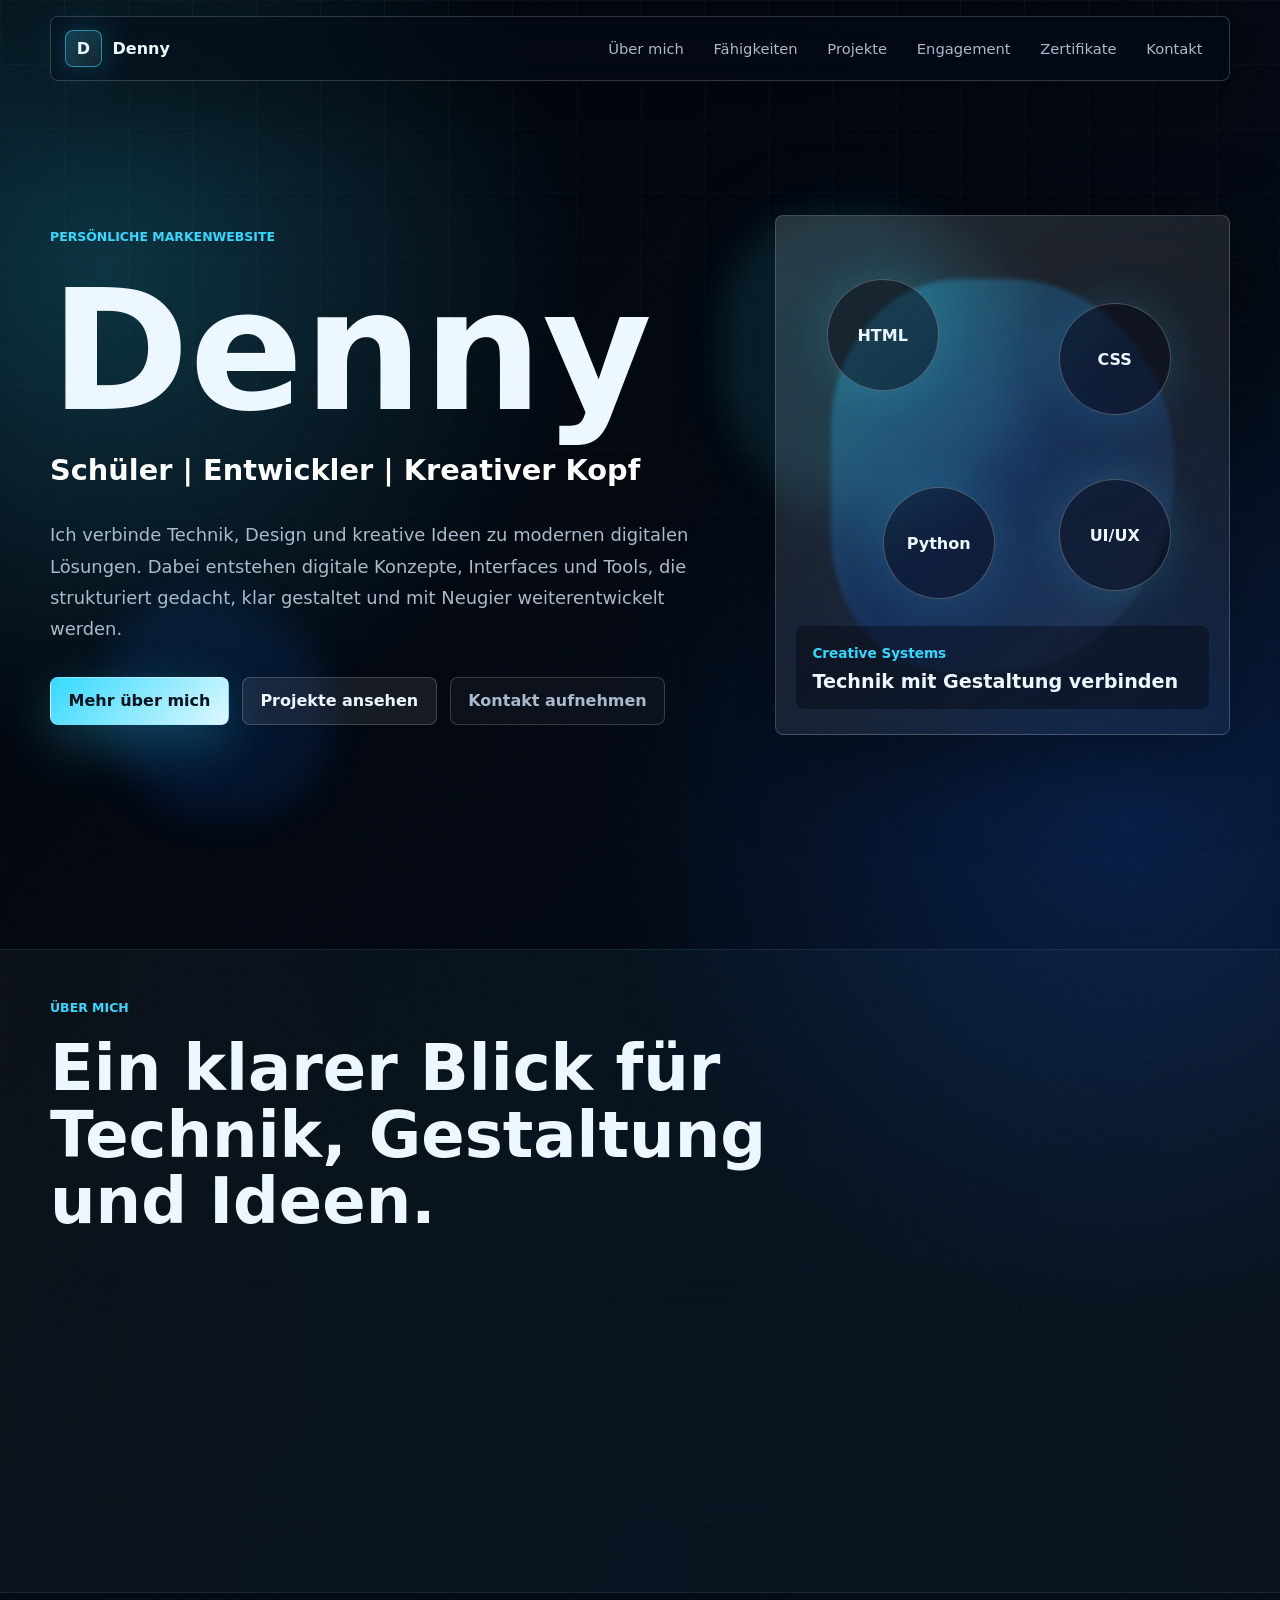
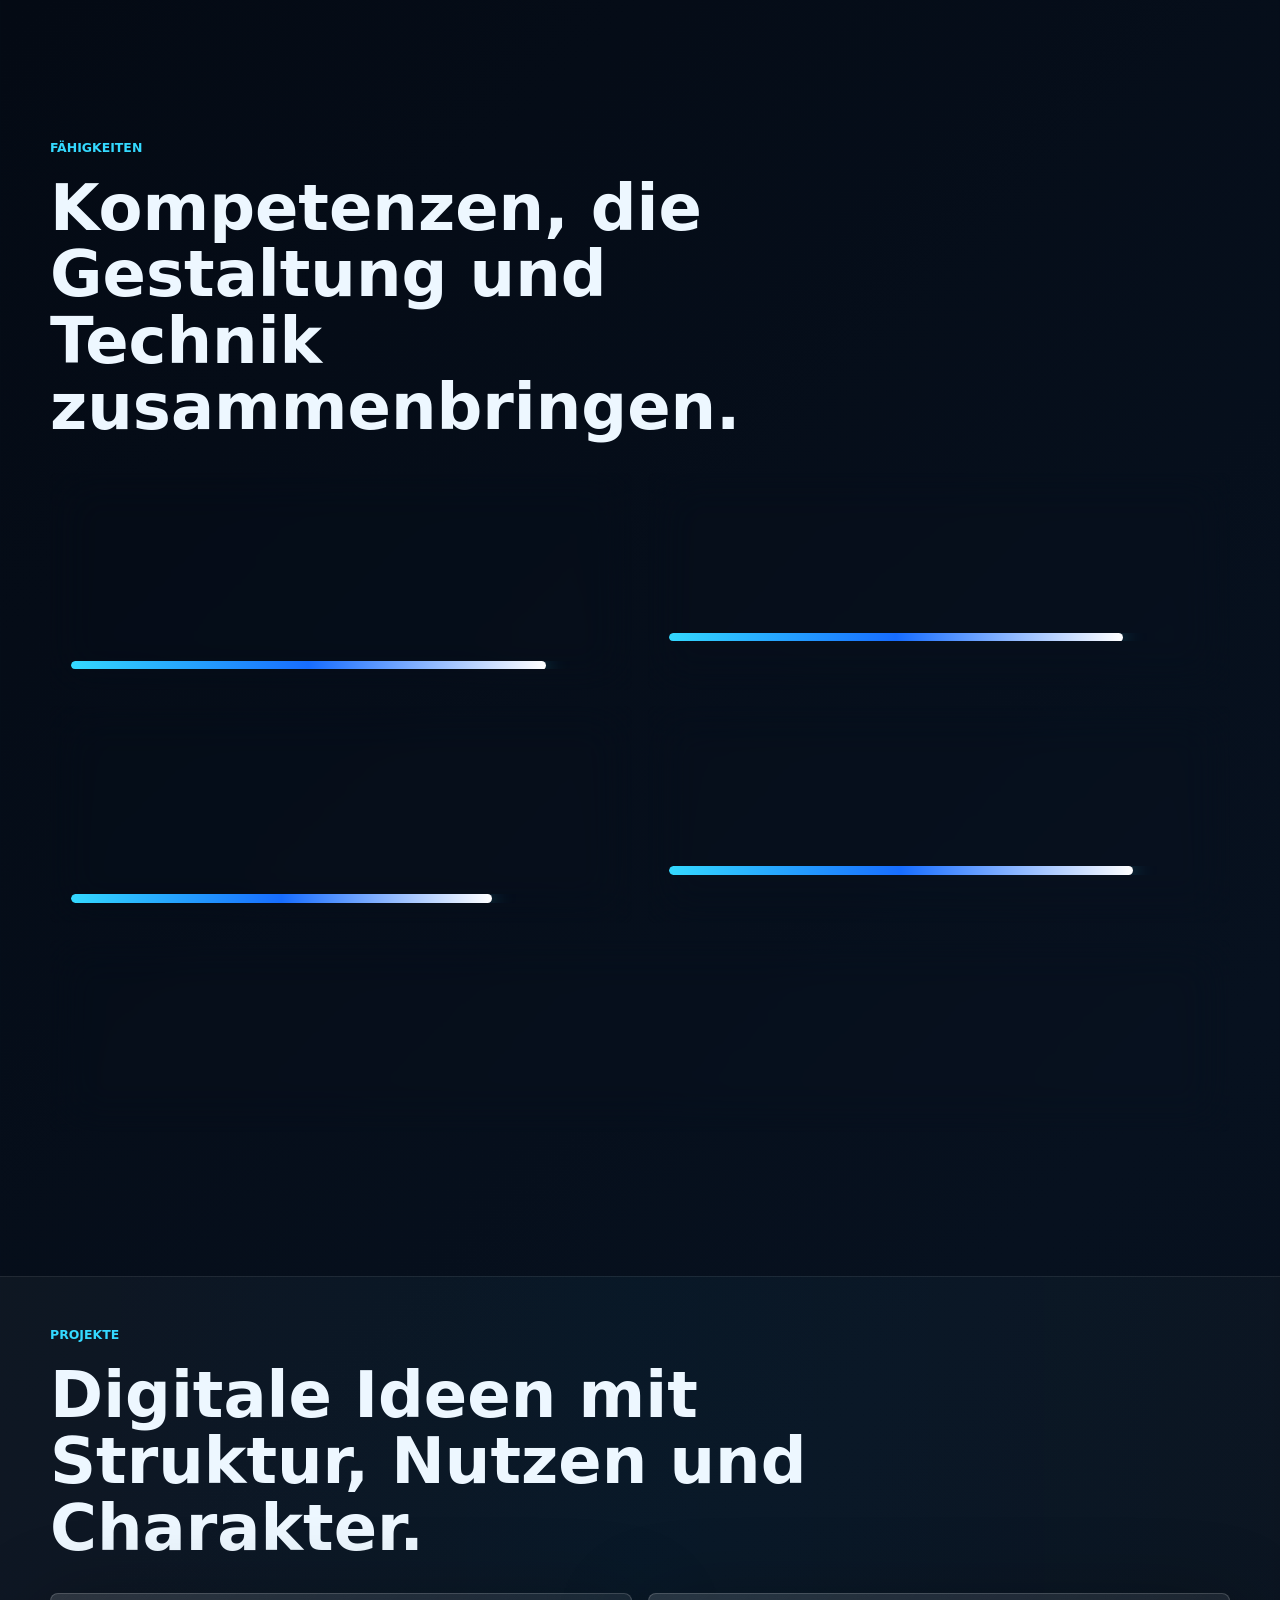
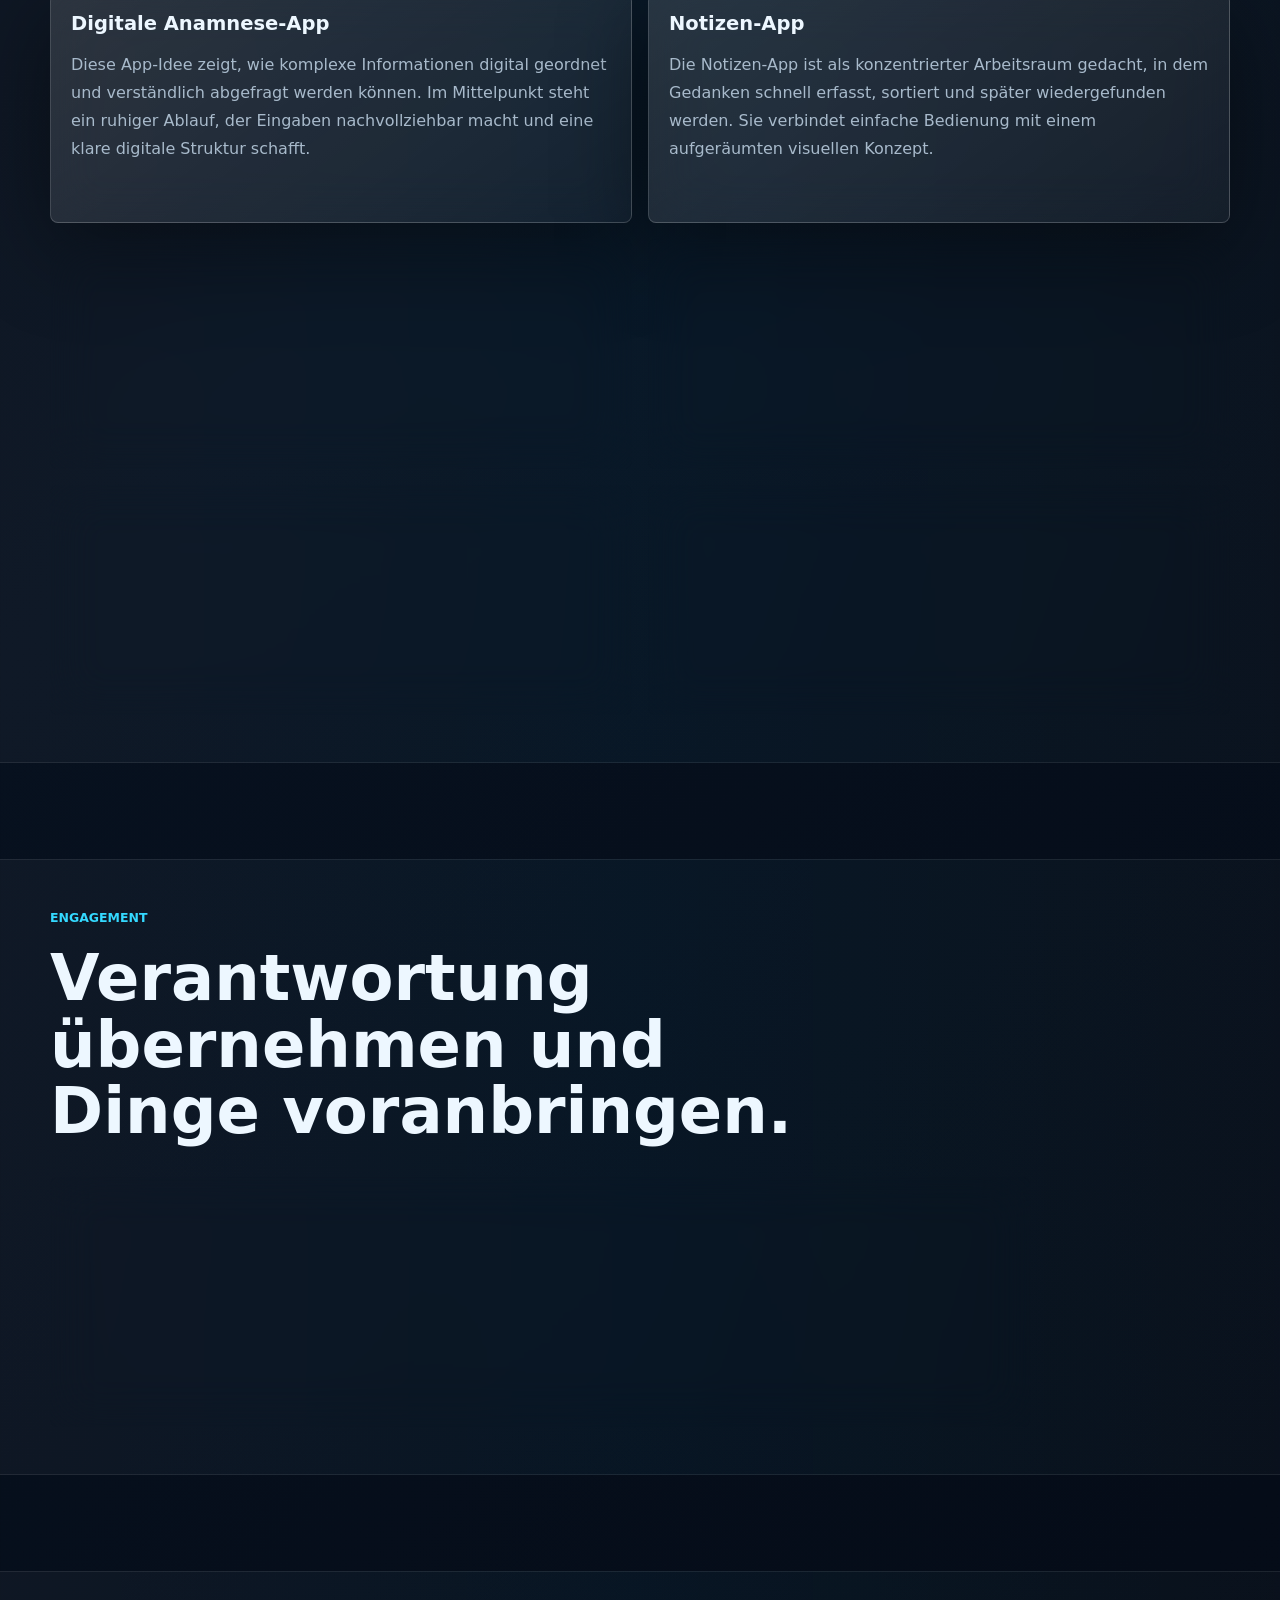
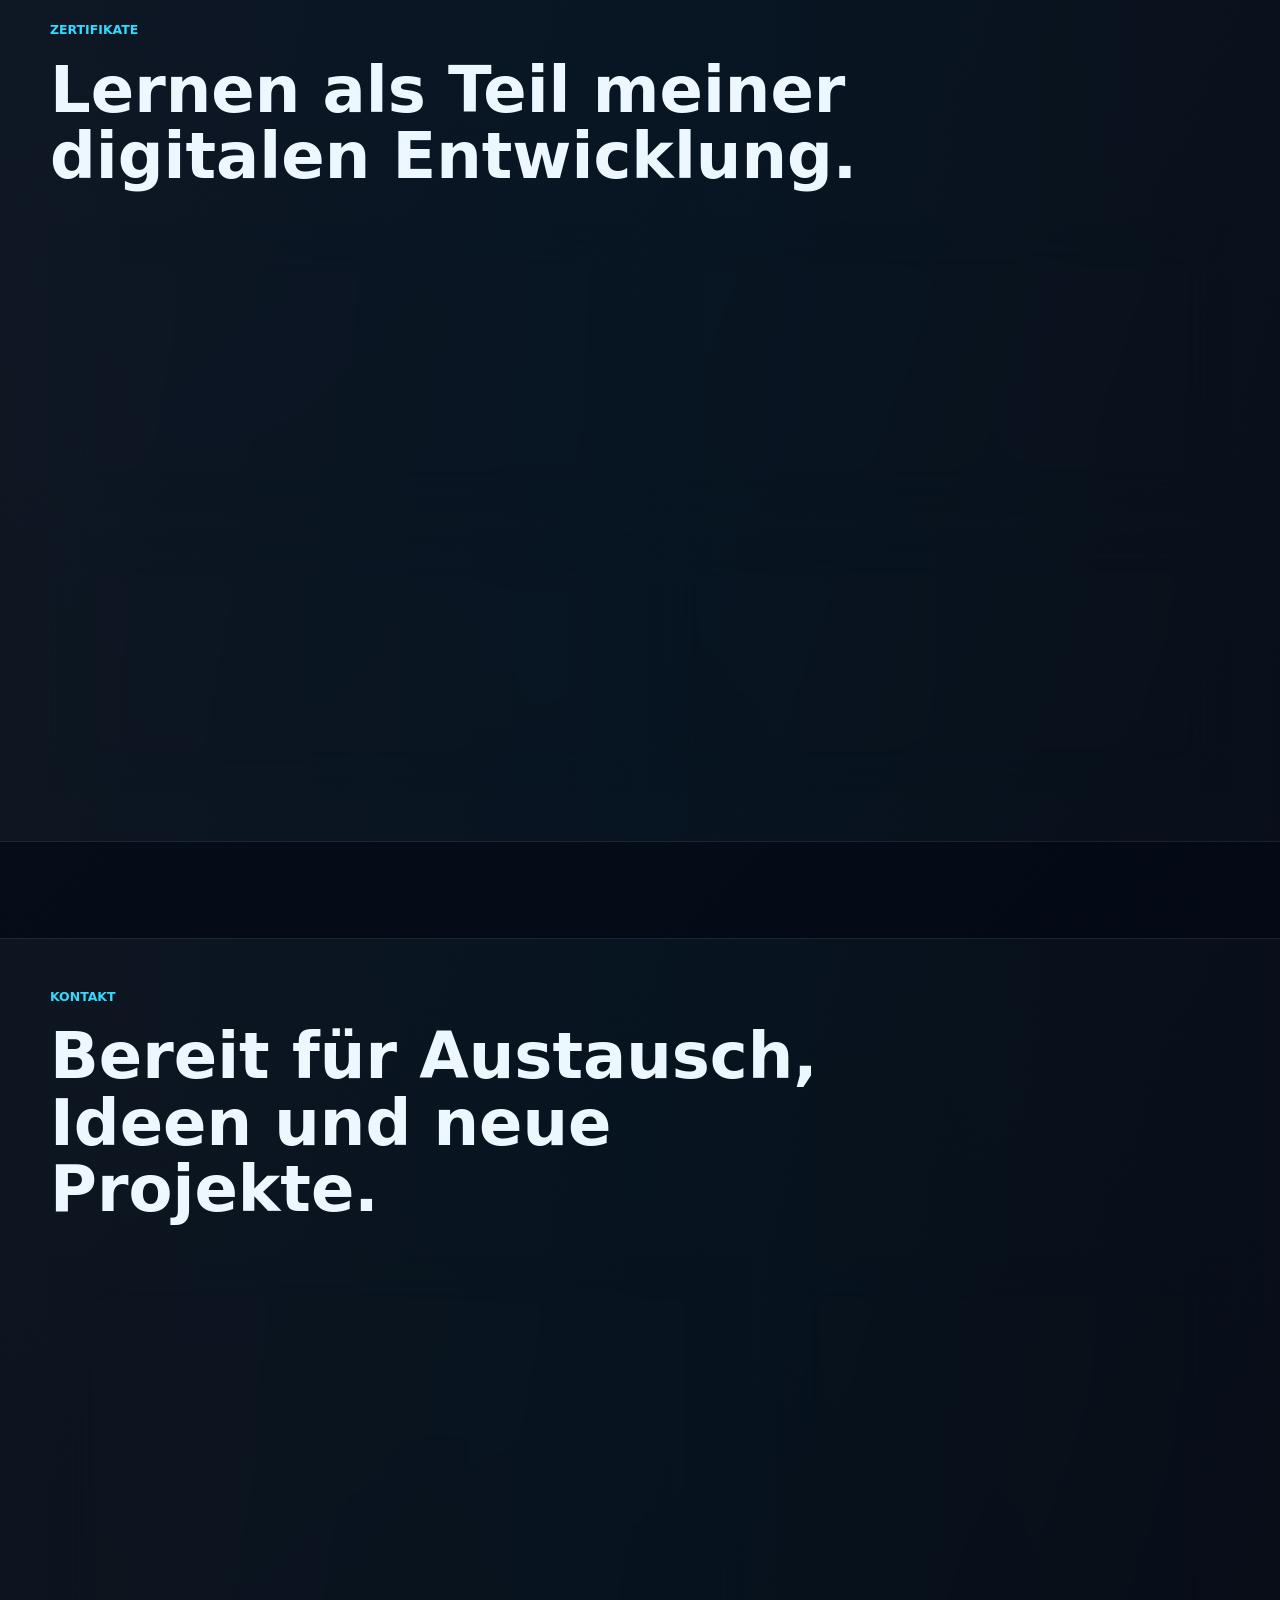
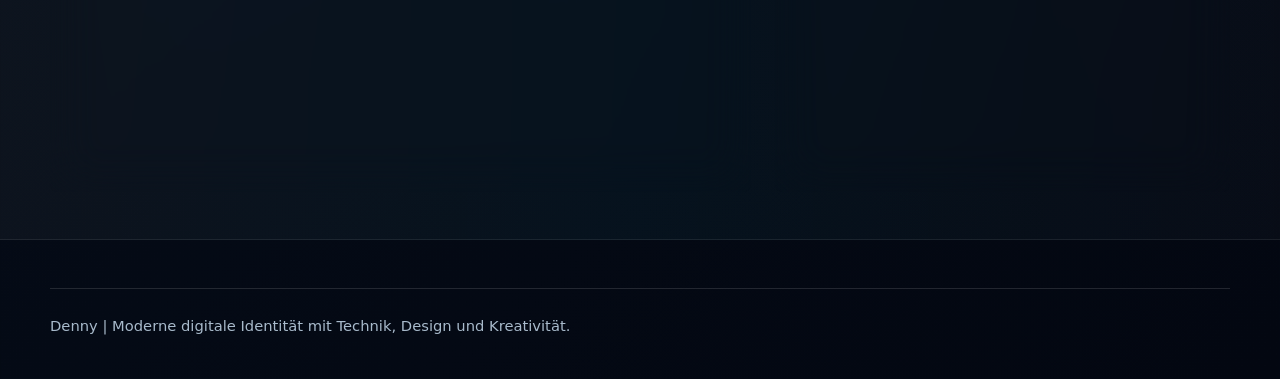
==== commit 15f04924: "docs: Rechtschreibung Überprüfen und verebsserung" ====
--- a/index.html
+++ b/index.html
@@ -3,8 +3,8 @@
 <head>
   <meta charset="UTF-8">
   <meta name="viewport" content="width=device-width, initial-scale=1.0">
-  <meta name="description" content="Persoenliche Website von Denny: Schueler, Entwickler und kreativer Kopf mit Fokus auf Technik, Design und digitale Loesungen.">
-  <title>Denny | Schueler, Entwickler, Kreativer Kopf</title>
+  <meta name="description" content="Persönliche Website von Denny: Schüler, Entwickler und kreativer Kopf mit Fokus auf Technik, Design und digitale Lösungen.">
+  <title>Denny | Schüler, Entwickler, Kreativer Kopf</title>
   <link rel="stylesheet" href="style.css">
 </head>
 <body>
@@ -14,8 +14,8 @@
       <span>Denny</span>
     </a>
     <nav class="nav" aria-label="Hauptnavigation">
-      <a href="#ueber-mich">Ueber mich</a>
-      <a href="#faehigkeiten">Faehigkeiten</a>
+      <a href="#ueber-mich">Über mich</a>
+      <a href="#faehigkeiten">Fähigkeiten</a>
       <a href="#projekte">Projekte</a>
       <a href="#engagement">Engagement</a>
       <a href="#zertifikate">Zertifikate</a>
@@ -29,17 +29,17 @@
       <div class="liquid liquid-two"></div>
       <div class="hero-grid">
         <div class="hero-copy">
-          <p class="eyebrow">Persoenliche Markenwebsite</p>
+          <p class="eyebrow">Persönliche Markenwebsite</p>
           <h1 id="hero-title">Denny</h1>
-          <p class="role">Schueler | Entwickler | Kreativer Kopf</p>
-          <p class="hero-text">Ich verbinde Technik, Design und kreative Ideen zu modernen digitalen Loesungen. Dabei entstehen digitale Konzepte, Interfaces und Tools, die strukturiert gedacht, klar gestaltet und mit Neugier weiterentwickelt werden.</p>
+          <p class="role">Schüler | Entwickler | Kreativer Kopf</p>
+          <p class="hero-text">Ich verbinde Technik, Design und kreative Ideen zu modernen digitalen Lösungen. Dabei entstehen digitale Konzepte, Interfaces und Tools, die strukturiert gedacht, klar gestaltet und mit Neugier weiterentwickelt werden.</p>
           <div class="hero-actions" aria-label="Schnellnavigation">
-            <a class="button primary" href="#ueber-mich">Mehr ueber mich</a>
+            <a class="button primary" href="#ueber-mich">Mehr über mich</a>
             <a class="button ghost" href="#projekte">Projekte ansehen</a>
             <a class="button subtle" href="#kontakt">Kontakt aufnehmen</a>
           </div>
         </div>
-        <div class="hero-panel glass-card" aria-label="Profiluebersicht">
+        <div class="hero-panel glass-card" aria-label="Profilübersicht">
           <div class="orbital">
             <span>HTML</span>
             <span>CSS</span>
@@ -56,49 +56,49 @@
 
     <section class="section content-band" id="ueber-mich" aria-labelledby="about-title">
       <div class="section-heading">
-        <p class="eyebrow">Ueber mich</p>
-        <h2 id="about-title">Ein klarer Blick fuer Technik, Gestaltung und Ideen.</h2>
+        <p class="eyebrow">Über mich</p>
+        <h2 id="about-title">Ein klarer Blick für Technik, Gestaltung und Ideen.</h2>
       </div>
       <div class="glass-card text-card">
-        <p>Ich bin Denny, ein engagierter Schueler mit einem starken Interesse an Technik, Webentwicklung, digitalen Systemen und moderner Gestaltung. Mich fasziniert, wie aus einer ersten Idee ein durchdachtes digitales Produkt werden kann: mit sauberem Aufbau, einer angenehmen Bedienung und einem Design, das nicht nur gut aussieht, sondern auch funktioniert.</p>
-        <p>Besonders motiviert mich die Verbindung aus Kreativitaet und technischem Denken. Ich arbeite gerne strukturiert, probiere neue Loesungswege aus und entwickle Konzepte weiter, bis sie stimmig wirken. Dabei ist mir wichtig, professionell aufzutreten, verlaesslich zu arbeiten und digitale Werkzeuge bewusst einzusetzen.</p>
+        <p>Ich bin Denny, ein engagierter Schüler mit einem starken Interesse an Technik, Webentwicklung, digitalen Systemen und moderner Gestaltung. Mich fasziniert, wie aus einer ersten Idee ein durchdachtes digitales Produkt werden kann: mit sauberem Aufbau, einer angenehmen Bedienung und einem Design, das nicht nur gut aussieht, sondern auch funktioniert.</p>
+        <p>Besonders motiviert mich die Verbindung aus Kreativität und technischem Denken. Ich arbeite gerne strukturiert, probiere neue Lösungswege aus und entwickle Konzepte weiter, bis sie stimmig wirken. Dabei ist mir wichtig, professionell aufzutreten, verlässlich zu arbeiten und digitale Werkzeuge bewusst einzusetzen.</p>
       </div>
     </section>
 
     <section class="section" id="faehigkeiten" aria-labelledby="skills-title">
       <div class="section-heading">
-        <p class="eyebrow">Faehigkeiten</p>
+        <p class="eyebrow">Fähigkeiten</p>
         <h2 id="skills-title">Kompetenzen, die Gestaltung und Technik zusammenbringen.</h2>
       </div>
       <div class="skills-grid">
         <article class="glass-card skill-card">
           <h3>Webentwicklung</h3>
-          <p>Mit HTML und CSS gestalte ich klare, responsive Websites, die Struktur, Atmosphaere und Benutzerfreundlichkeit verbinden. Python nutze ich, um Logik, Automatisierung und einfache Backends sauber umzusetzen.</p>
+          <p>Mit HTML und CSS gestalte ich klare, responsive Websites, die Struktur, Atmosphäre und Benutzerfreundlichkeit verbinden. Python nutze ich, um Logik, Automatisierung und einfache Backends sauber umzusetzen.</p>
           <div class="meter"><span style="width: 88%"></span></div>
         </article>
         <article class="glass-card skill-card">
           <h3>UI/UX & Webdesign</h3>
-          <p>Ich denke Interfaces aus Sicht der Nutzerinnen und Nutzer. Farben, Abstaende, Lesbarkeit und Interaktion sollen zusammen ein digitales Erlebnis ergeben, das modern, ruhig und intuitiv wirkt.</p>
+          <p>Ich denke Interfaces aus Sicht der Nutzerinnen und Nutzer. Farben, Abstände, Lesbarkeit und Interaktion sollen zusammen ein digitales Erlebnis ergeben, das modern, ruhig und intuitiv wirkt.</p>
           <div class="meter"><span style="width: 84%"></span></div>
         </article>
         <article class="glass-card skill-card">
           <h3>Grafik & 3D-Druck</h3>
-          <p>Grafikdesign und 3D-Druck geben mir die Moeglichkeit, Ideen sichtbar und greifbar zu machen. Dabei interessieren mich Formen, Praezision, Materialwirkung und die kreative Entwicklung von Prototypen.</p>
+          <p>Grafikdesign und 3D-Druck geben mir die Möglichkeit, Ideen sichtbar und greifbar zu machen. Dabei interessieren mich Formen, Präzision, Materialwirkung und die kreative Entwicklung von Prototypen.</p>
           <div class="meter"><span style="width: 78%"></span></div>
         </article>
         <article class="glass-card skill-card">
           <h3>Digitale Organisation</h3>
-          <p>Mit Office 365 und digitalen Organisationssystemen strukturiere ich Aufgaben, Informationen und Projekte so, dass Arbeit uebersichtlich bleibt und Ergebnisse zuverlaessig entstehen koennen.</p>
+          <p>Mit Office 365 und digitalen Organisationssystemen strukturiere ich Aufgaben, Informationen und Projekte so, dass Arbeit übersichtlich bleibt und Ergebnisse zuverlässig entstehen können.</p>
           <div class="meter"><span style="width: 86%"></span></div>
         </article>
         <article class="glass-card skill-card wide">
           <h3>Sprachen</h3>
-          <p>Ich kommuniziere sicher auf Deutsch, bringe gute Englischkenntnisse mit, spreche Kroatisch und verfuege ueber Grundkenntnisse in Franzoesisch. Sprachen sehe ich als Teil von Offenheit, Verstaendnis und moderner Zusammenarbeit.</p>
+          <p>Ich kommuniziere sicher auf Deutsch, bringe gute Englischkenntnisse mit, spreche Kroatisch und verfüge über Grundkenntnisse in Französisch. Sprachen sehe ich als Teil von Offenheit, Verständnis und moderner Zusammenarbeit.</p>
           <div class="language-row" aria-label="Sprachkenntnisse">
             <span>Deutsch</span>
             <span>Englisch</span>
             <span>Kroatisch</span>
-            <span>Franzoesisch Grundlagen</span>
+            <span>Französisch Grundlagen</span>
           </div>
         </article>
       </div>
@@ -112,27 +112,27 @@
       <div class="project-grid">
         <article class="glass-card project-card">
           <h3>Digitale Anamnese-App</h3>
-          <p>Diese App-Idee zeigt, wie komplexe Informationen digital geordnet und verstaendlich abgefragt werden koennen. Im Mittelpunkt steht ein ruhiger Ablauf, der Eingaben nachvollziehbar macht und eine klare digitale Struktur schafft.</p>
+          <p>Diese App-Idee zeigt, wie komplexe Informationen digital geordnet und verständlich abgefragt werden können. Im Mittelpunkt steht ein ruhiger Ablauf, der Eingaben nachvollziehbar macht und eine klare digitale Struktur schafft.</p>
         </article>
         <article class="glass-card project-card">
           <h3>Notizen-App</h3>
-          <p>Die Notizen-App ist als konzentrierter Arbeitsraum gedacht, in dem Gedanken schnell erfasst, sortiert und spaeter wiedergefunden werden. Sie verbindet einfache Bedienung mit einem aufgeraeumten visuellen Konzept.</p>
+          <p>Die Notizen-App ist als konzentrierter Arbeitsraum gedacht, in dem Gedanken schnell erfasst, sortiert und später wiedergefunden werden. Sie verbindet einfache Bedienung mit einem aufgeräumten visuellen Konzept.</p>
         </article>
         <article class="glass-card project-card">
           <h3>Mood-Journal</h3>
-          <p>Das Mood-Journal uebersetzt taegliche Eindruecke in eine digitale Reflexionsflaeche. Die Idee dahinter ist ein persoenliches Tool, das Stimmung, Gedanken und Entwicklung in einer modernen Oberflaeche sichtbar macht.</p>
+          <p>Das Mood-Journal übersetzt tägliche Eindrücke in eine digitale Reflexionsfläche. Die Idee dahinter ist ein persönliches Tool, das Stimmung, Gedanken und Entwicklung in einer modernen Oberfläche sichtbar macht.</p>
         </article>
         <article class="glass-card project-card">
           <h3>Eigene Portfolio-Website</h3>
-          <p>Meine Portfolio-Website ist ein digitales Experimentierfeld fuer Design, Struktur und persoenliche Praesentation. Sie zeigt, wie sich Inhalte hochwertig, modern und glaubwuerdig inszenieren lassen.</p>
+          <p>Meine Portfolio-Website ist ein digitales Experimentierfeld für Design, Struktur und persönliche Präsentation. Sie zeigt, wie sich Inhalte hochwertig, modern und glaubwürdig inszenieren lassen.</p>
         </article>
         <article class="glass-card project-card">
           <h3>UI/UX-Konzepte</h3>
-          <p>In UI/UX-Konzepten entwickle ich Layouts, Nutzerfuehrung und visuelle Systeme, die digitale Produkte angenehmer machen. Mich interessiert dabei besonders, wie kleine Designentscheidungen die Wirkung einer Anwendung veraendern.</p>
+          <p>In UI/UX-Konzepten entwickle ich Layouts, Nutzerführung und visuelle Systeme, die digitale Produkte angenehmer machen. Mich interessiert dabei besonders, wie kleine Designentscheidungen die Wirkung einer Anwendung verändern.</p>
         </article>
         <article class="glass-card project-card">
           <h3>Digitale Tools</h3>
-          <p>Digitale Tools helfen mir, Ideen in praktische Loesungen zu verwandeln. Ob Organisation, Eingabeprozesse oder kreative Hilfsmittel: Entscheidend ist fuer mich, dass Technik den Alltag klarer und effizienter macht.</p>
+          <p>Digitale Tools helfen mir, Ideen in praktische Lösungen zu verwandeln. Ob Organisation, Eingabeprozesse oder kreative Hilfsmittel: Entscheidend ist für mich, dass Technik den Alltag klarer und effizienter macht.</p>
         </article>
       </div>
     </section>
@@ -140,11 +140,11 @@
     <section class="section split-section" id="engagement" aria-labelledby="engagement-title">
       <div class="section-heading">
         <p class="eyebrow">Engagement</p>
-        <h2 id="engagement-title">Verantwortung uebernehmen und Dinge voranbringen.</h2>
+        <h2 id="engagement-title">Verantwortung übernehmen und Dinge voranbringen.</h2>
       </div>
       <div class="glass-card text-card">
-        <p>Ich bringe mich gerne ein, wenn Ideen organisiert, Aufgaben verlaesslich umgesetzt oder kreative Projekte entwickelt werden sollen. Dabei arbeite ich aufmerksam, strukturiert und mit dem Anspruch, nicht nur mitzumachen, sondern echte Verantwortung zu uebernehmen.</p>
-        <p>Besonders in den Bereichen Schule, Technik, digitale Organisation und Gestaltung suche ich nach Moeglichkeiten, mich weiterzuentwickeln und andere zu unterstuetzen. Mir ist wichtig, verbindlich zu bleiben, offen zu kommunizieren und auch dann dranzubleiben, wenn ein Projekt mehrere Anlaeufe braucht.</p>
+        <p>Ich bringe mich gerne ein, wenn Ideen organisiert, Aufgaben verlässlich umgesetzt oder kreative Projekte entwickelt werden sollen. Dabei arbeite ich aufmerksam, strukturiert und mit dem Anspruch, nicht nur mitzumachen, sondern echte Verantwortung zu übernehmen.</p>
+        <p>Besonders in den Bereichen Schule, Technik, digitale Organisation und Gestaltung suche ich nach Möglichkeiten, mich weiterzuentwickeln und andere zu unterstützen. Mir ist wichtig, verbindlich zu bleiben, offen zu kommunizieren und auch dann dranzubleiben, wenn ein Projekt mehrere Anläufe braucht.</p>
       </div>
     </section>
 
@@ -157,22 +157,22 @@
         <article class="glass-card cert-card">
           <span class="cert-icon">01</span>
           <h3>Zertifikate</h3>
-          <p>Zertifikate verstehe ich als sichtbare Stationen meiner Weiterentwicklung. Sie zeigen, dass ich mich mit neuen Themen beschaeftige, Wissen vertiefe und meine Interessen gezielt ausbaue.</p>
+          <p>Zertifikate verstehe ich als sichtbare Stationen meiner Weiterentwicklung. Sie zeigen, dass ich mich mit neuen Themen beschäftige, Wissen vertiefe und meine Interessen gezielt ausbaue.</p>
         </article>
         <article class="glass-card cert-card">
           <span class="cert-icon">02</span>
           <h3>Praktika</h3>
-          <p>Praktische Erfahrungen helfen mir, technische und organisatorische Zusammenhaenge besser zu verstehen. Besonders spannend finde ich Einblicke, bei denen digitale Prozesse, Teamarbeit und professionelles Arbeiten zusammenkommen.</p>
+          <p>Praktische Erfahrungen helfen mir, technische und organisatorische Zusammenhänge besser zu verstehen. Besonders spannend finde ich Einblicke, bei denen digitale Prozesse, Teamarbeit und professionelles Arbeiten zusammenkommen.</p>
         </article>
         <article class="glass-card cert-card">
           <span class="cert-icon">03</span>
           <h3>Schulungen</h3>
-          <p>Schulungen nutze ich, um neue Werkzeuge und Denkweisen kennenzulernen. Sie geben mir die Moeglichkeit, Wissen nicht nur theoretisch aufzunehmen, sondern in Projekten direkt anzuwenden.</p>
+          <p>Schulungen nutze ich, um neue Werkzeuge und Denkweisen kennenzulernen. Sie geben mir die Möglichkeit, Wissen nicht nur theoretisch aufzunehmen, sondern in Projekten direkt anzuwenden.</p>
         </article>
         <article class="glass-card cert-card">
           <span class="cert-icon">04</span>
           <h3>Zusatzqualifikationen</h3>
-          <p>Zusatzqualifikationen ergaenzen meine schulische Entwicklung um digitale, kreative und organisatorische Schwerpunkte. Sie passen zu meinem Ziel, vielseitig zu bleiben und moderne Kompetenzen aufzubauen.</p>
+          <p>Zusatzqualifikationen ergänzen meine schulische Entwicklung um digitale, kreative und organisatorische Schwerpunkte. Sie passen zu meinem Ziel, vielseitig zu bleiben und moderne Kompetenzen aufzubauen.</p>
         </article>
       </div>
     </section>
@@ -180,7 +180,7 @@
     <section class="section contact-section" id="kontakt" aria-labelledby="contact-title">
       <div class="section-heading">
         <p class="eyebrow">Kontakt</p>
-        <h2 id="contact-title">Bereit fuer Austausch, Ideen und neue Projekte.</h2>
+        <h2 id="contact-title">Bereit für Austausch, Ideen und neue Projekte.</h2>
       </div>
       <div class="contact-grid">
         <form class="glass-card contact-form" method="post" action="mailto:denny.svalin2@gmail.com" enctype="text/plain">
@@ -194,19 +194,19 @@
           <textarea id="message" name="message" rows="6" required></textarea>
 
           <button class="button primary form-button" type="submit">Nachricht senden</button>
-          <p class="form-status">Das Formular ist fuer GitHub Pages als E-Mail-Vorlage vorbereitet und oeffnet dein Mailprogramm mit der Nachricht.</p>
+          <p class="form-status">Das Formular ist für GitHub Pages als E-Mail-Vorlage vorbereitet und öffnet dein Mailprogramm mit der Nachricht.</p>
         </form>
         <aside class="glass-card contact-card">
           <h3>Digitale Visitenkarte</h3>
-          <p>Meine digitale Visitenkarte fuehrt die wichtigsten Kontaktpunkte kompakt zusammen und ist ideal, wenn du direkt einen professionellen Ueberblick erhalten moechtest.</p>
-          <a class="button ghost" href="https://spreadly.app/p/4wbc1boylf" target="_blank" rel="noopener">Visitenkarte oeffnen</a>
+          <p>Meine digitale Visitenkarte führt die wichtigsten Kontaktpunkte kompakt zusammen und ist ideal, wenn du direkt einen professionellen Überblick erhalten möchtest.</p>
+          <a class="button ghost" href="https://spreadly.app/p/4wbc1boylf" target="_blank" rel="noopener">Visitenkarte öffnen</a>
         </aside>
       </div>
     </section>
   </main>
 
   <footer class="site-footer">
-    <p>Denny | Moderne digitale Identitaet mit Technik, Design und Kreativitaet.</p>
+    <p>Denny | Moderne digitale Identität mit Technik, Design und Kreativität.</p>
   </footer>
 </body>
 </html>
